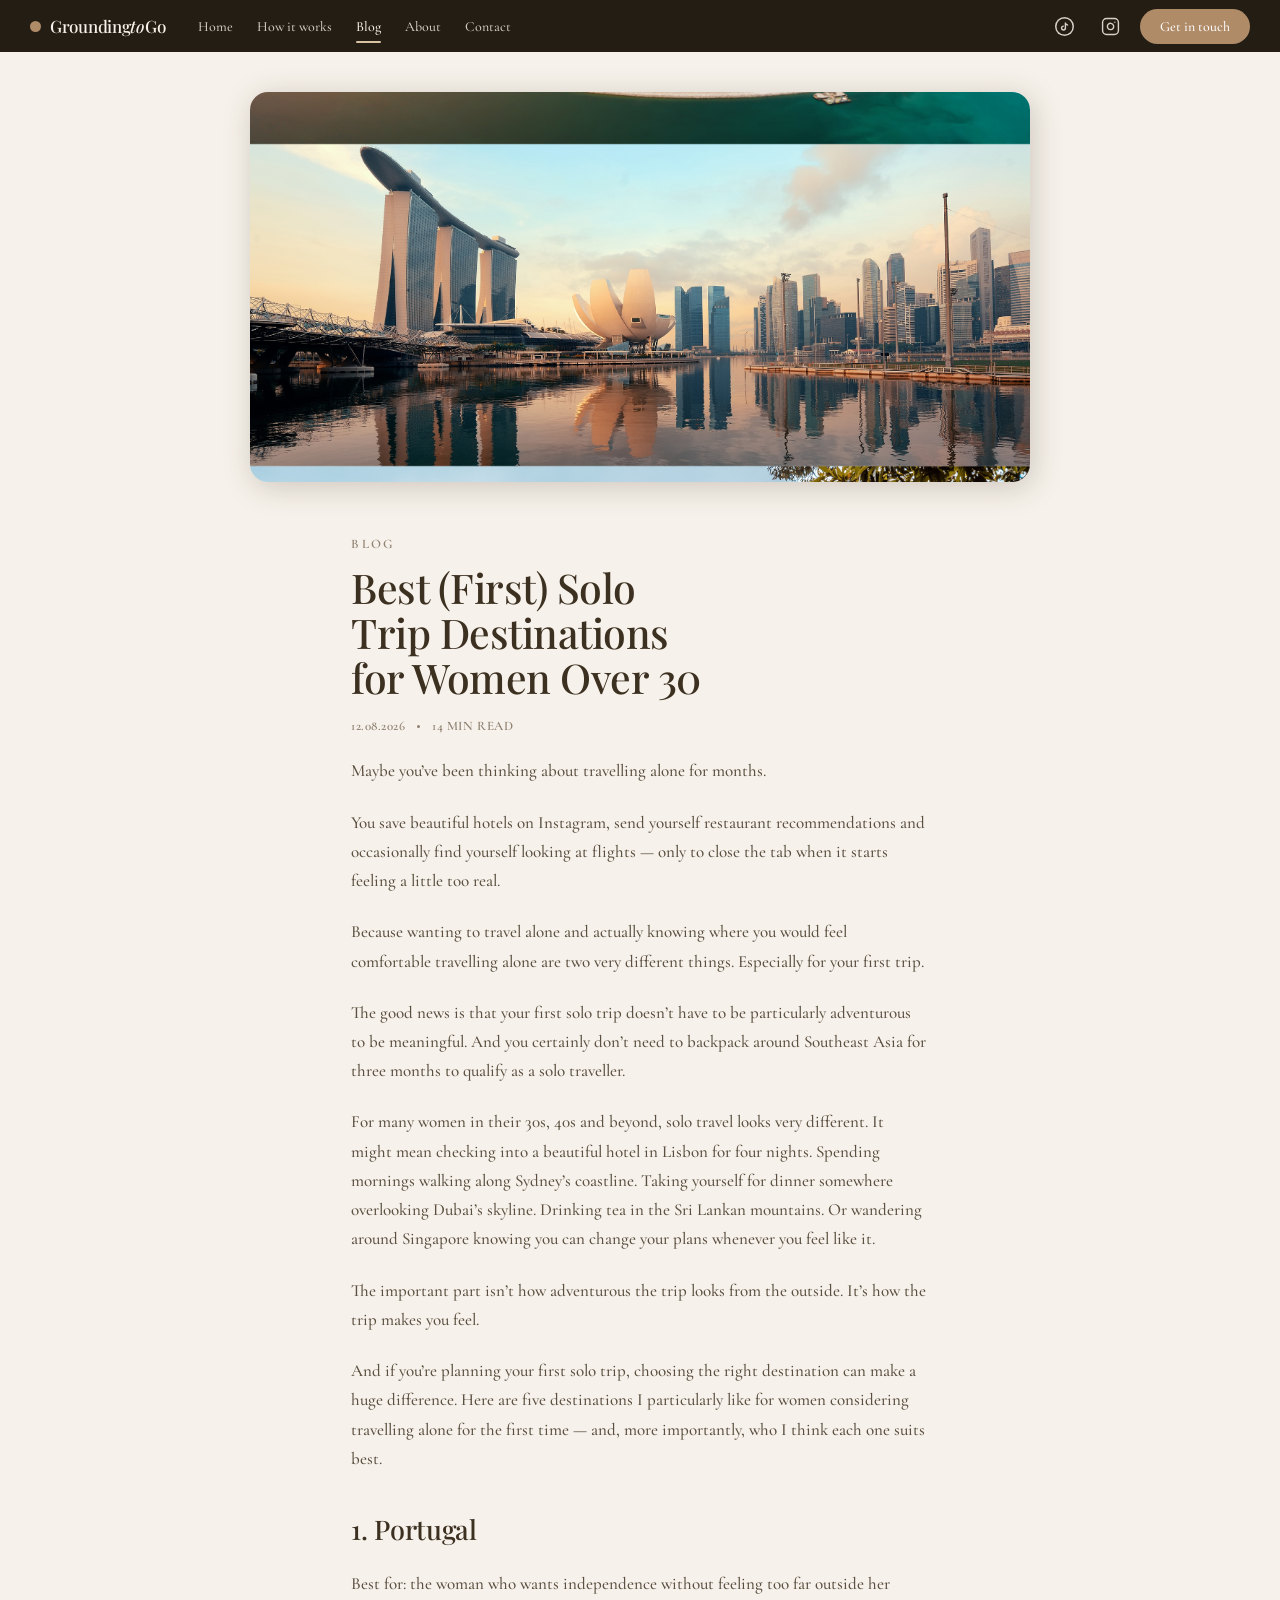
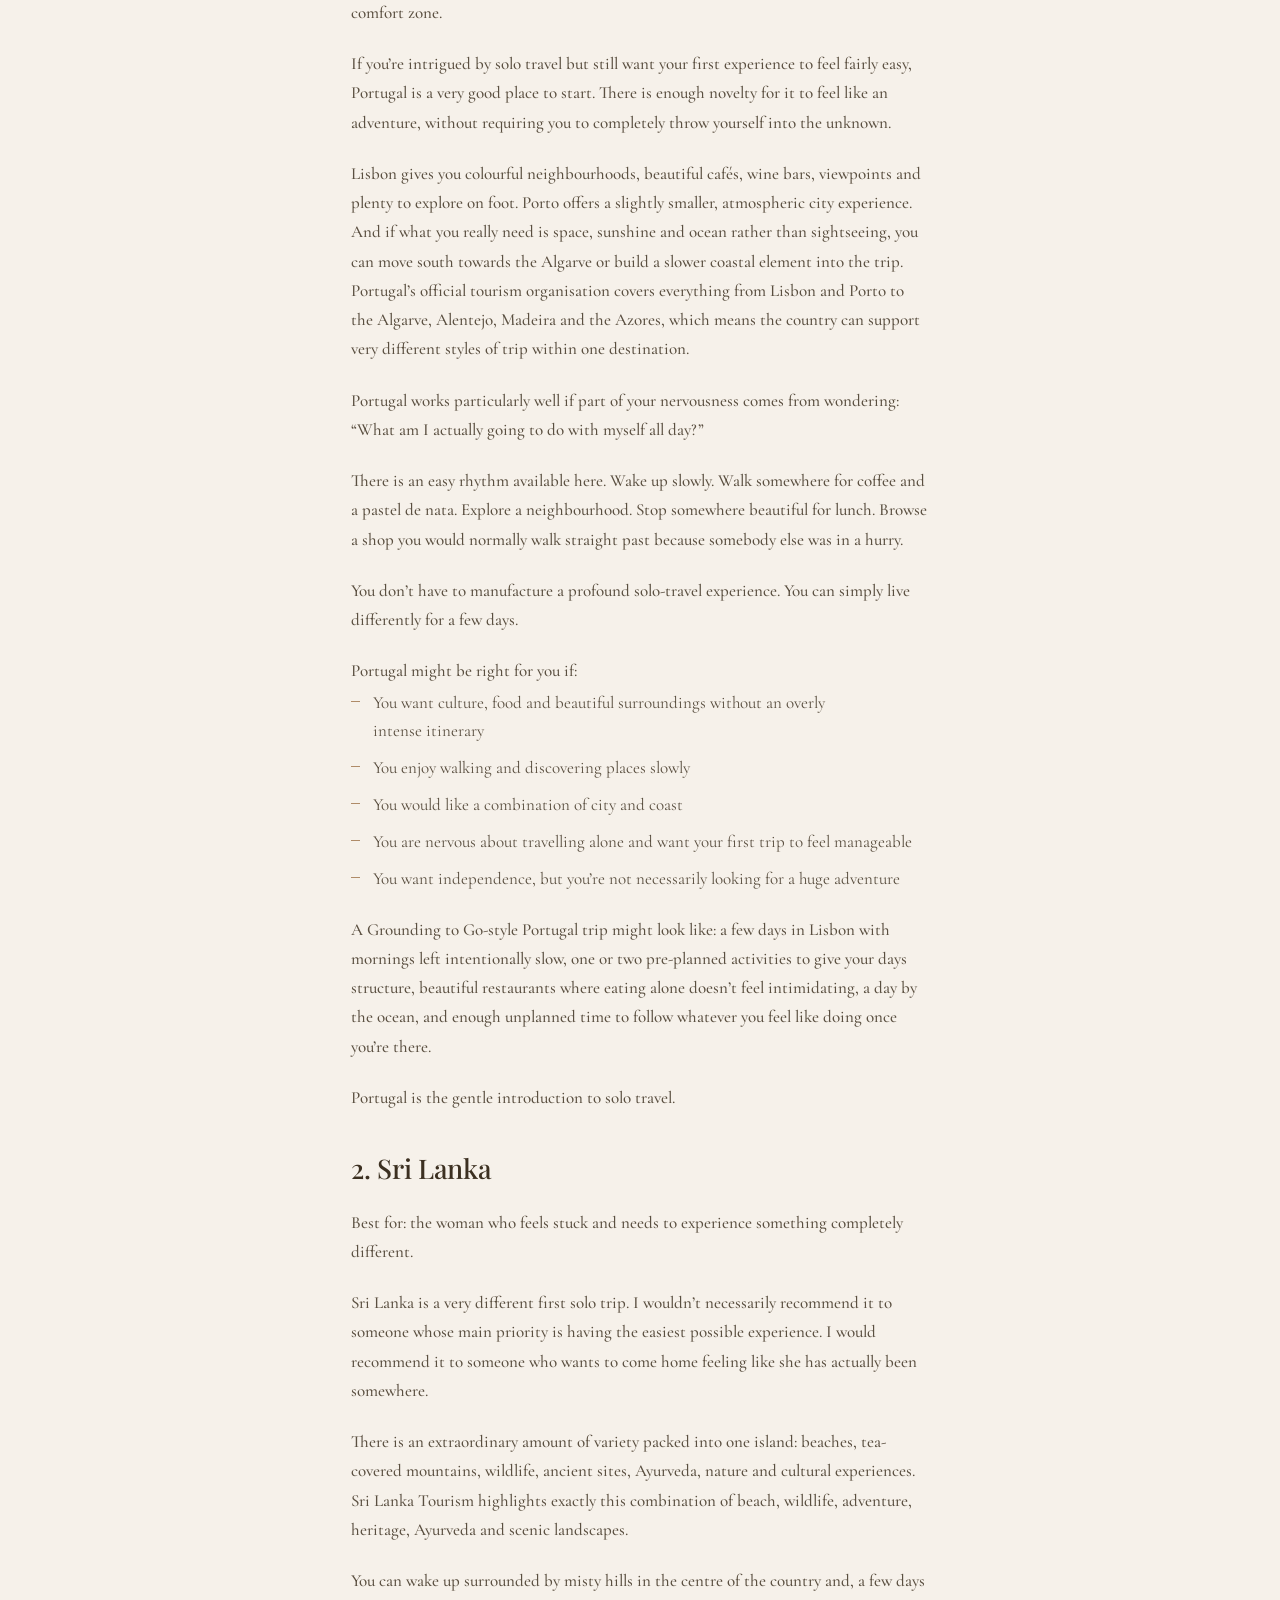
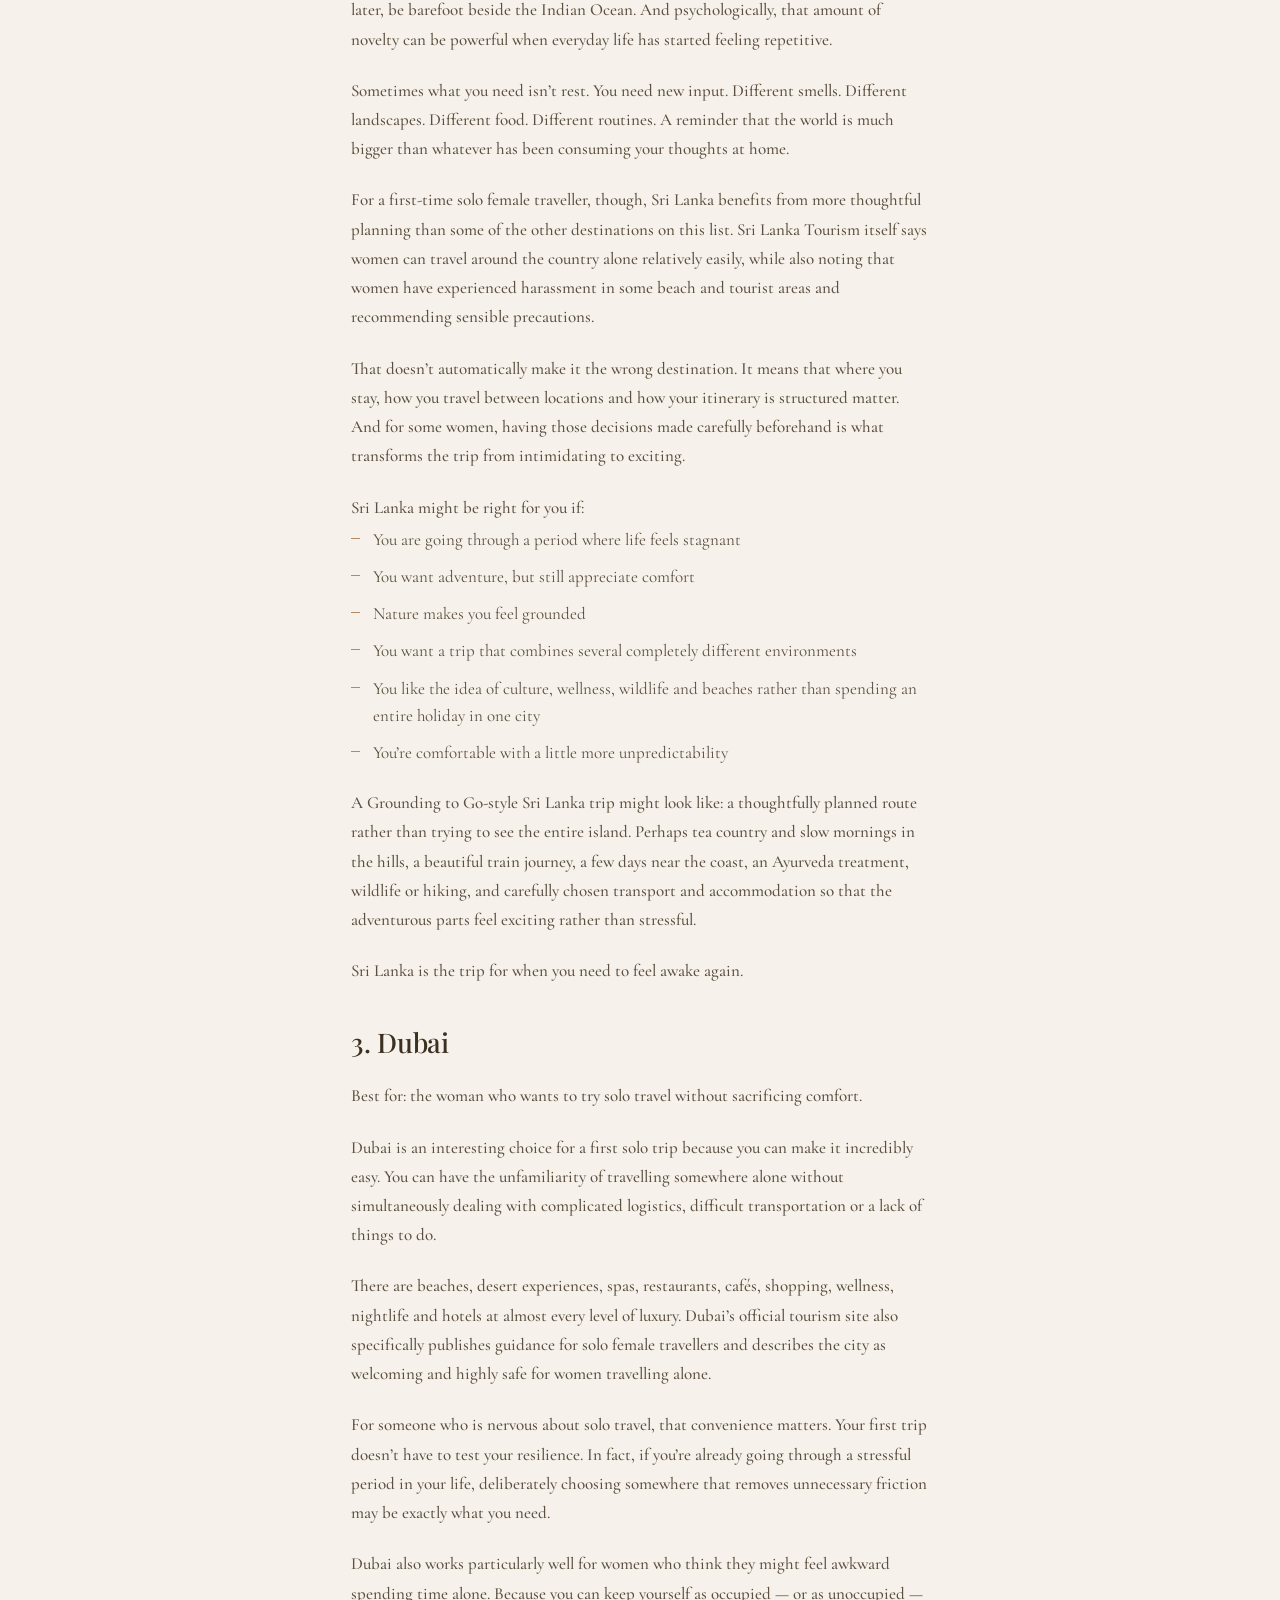
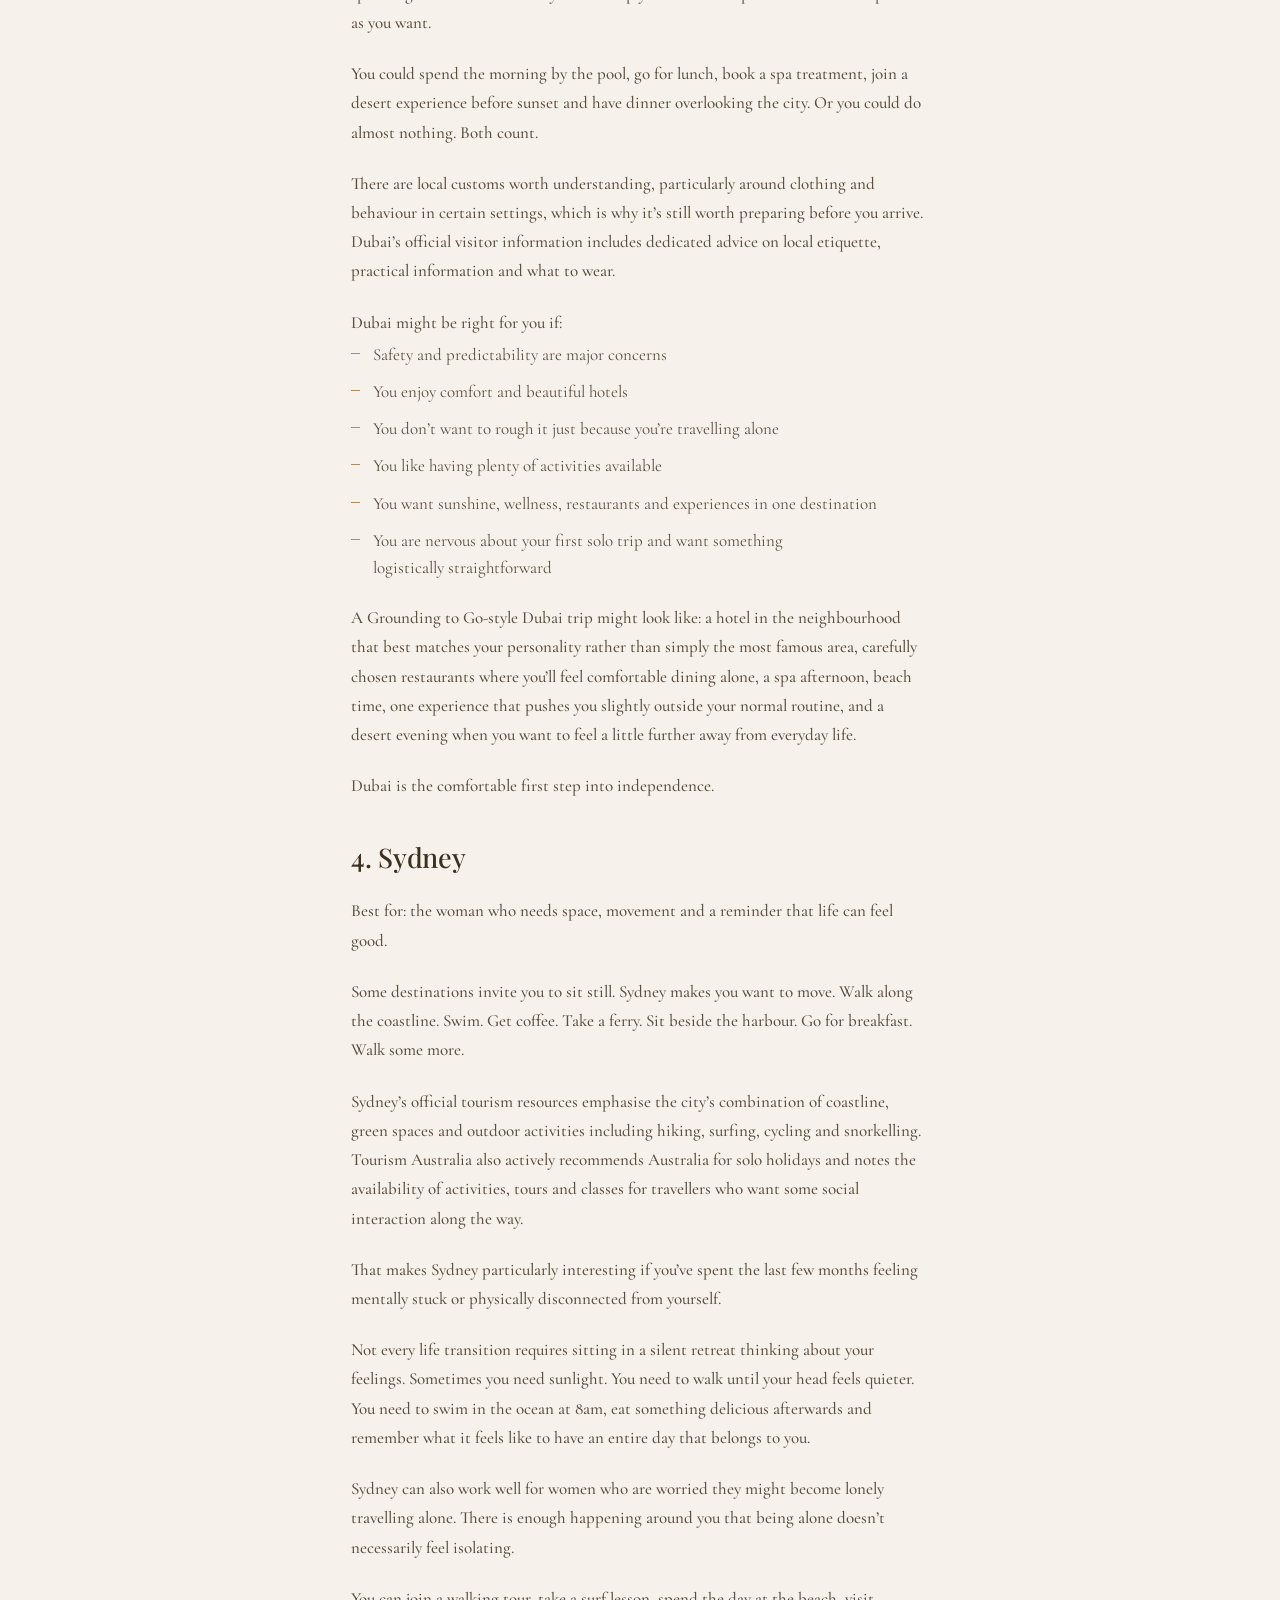
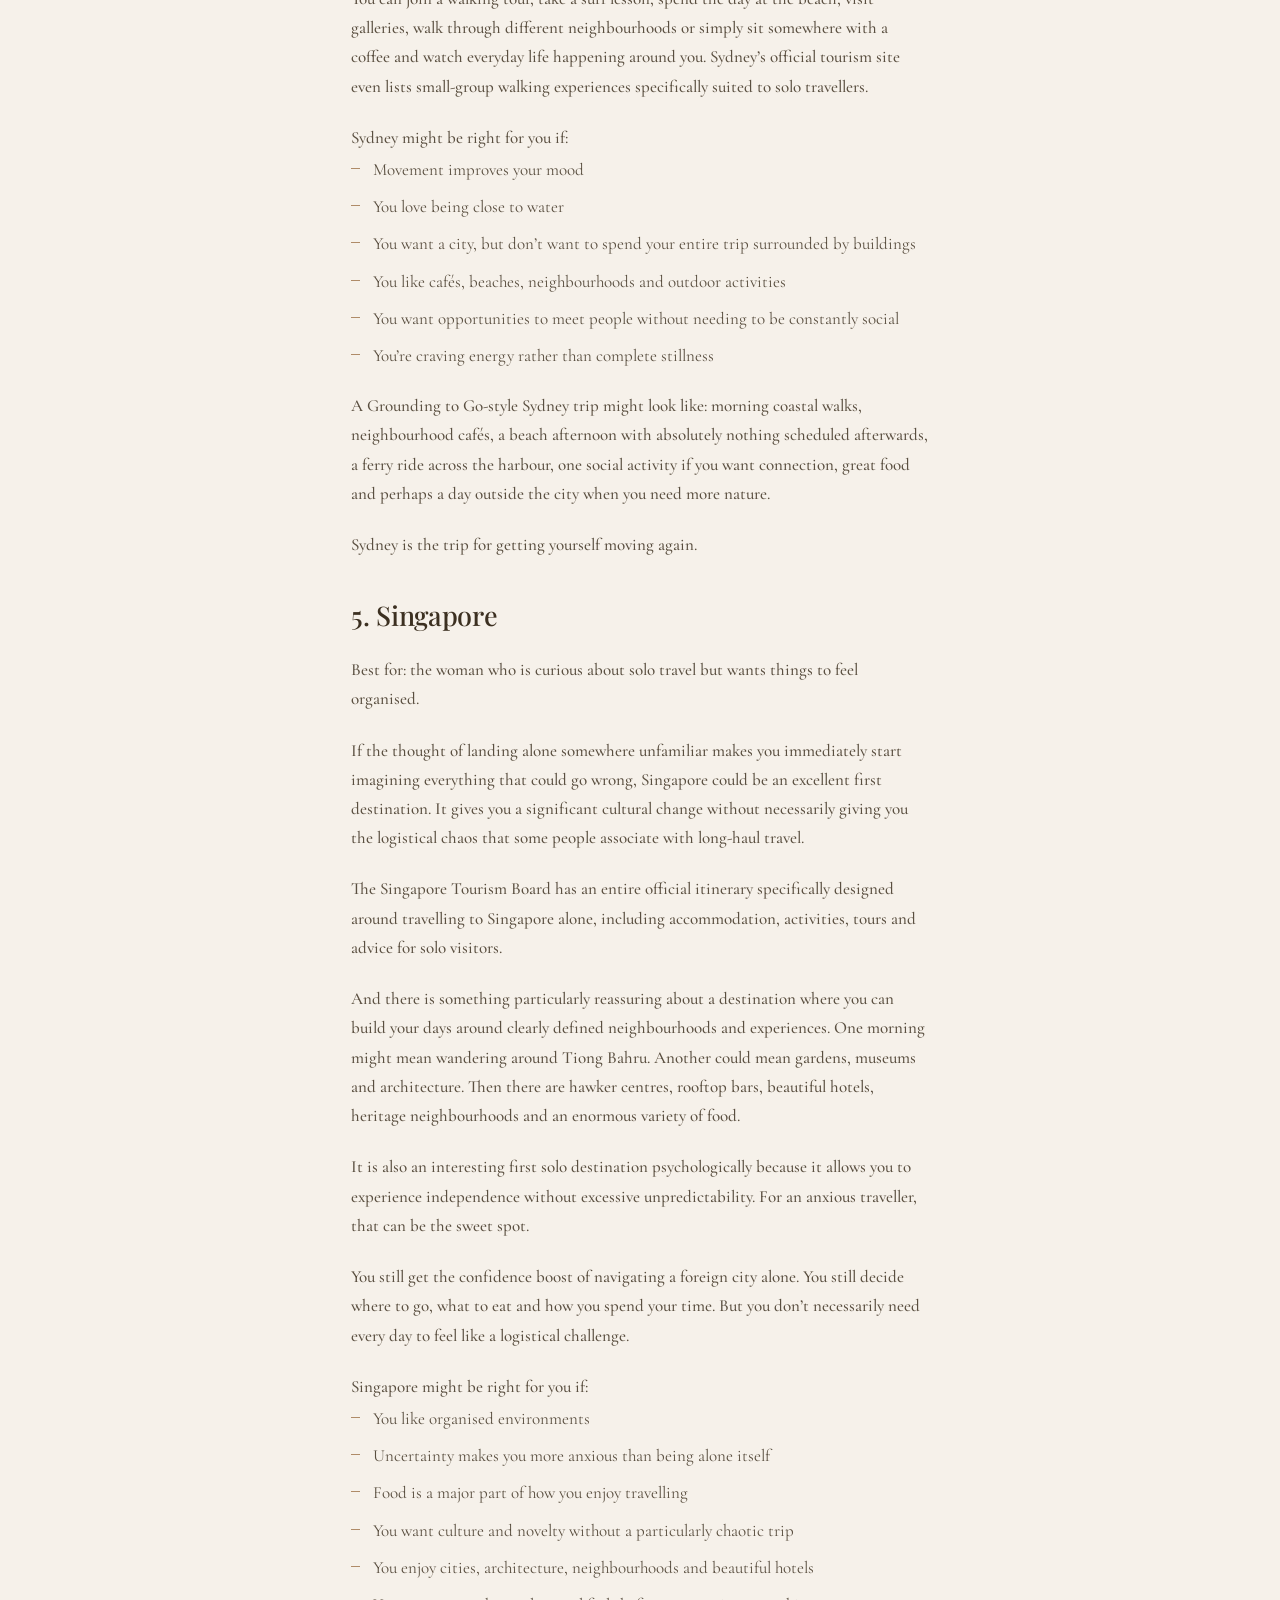
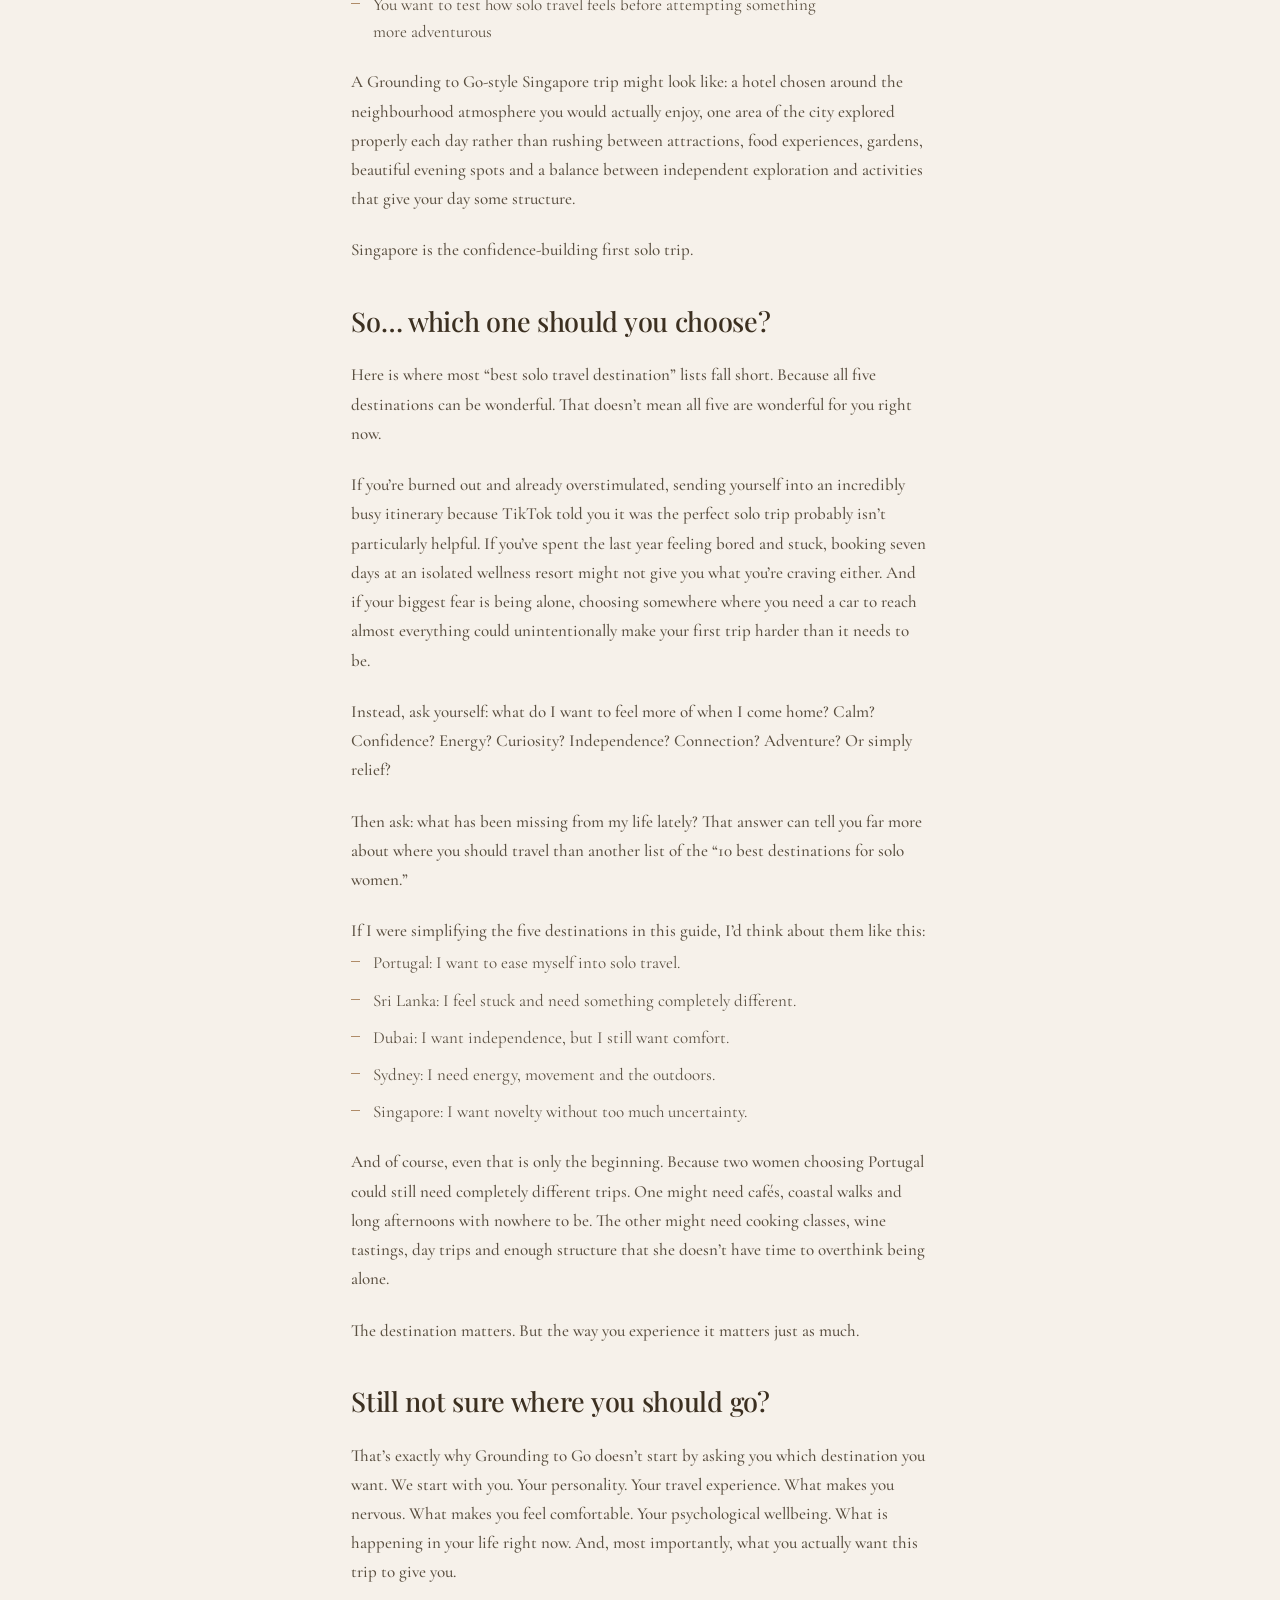
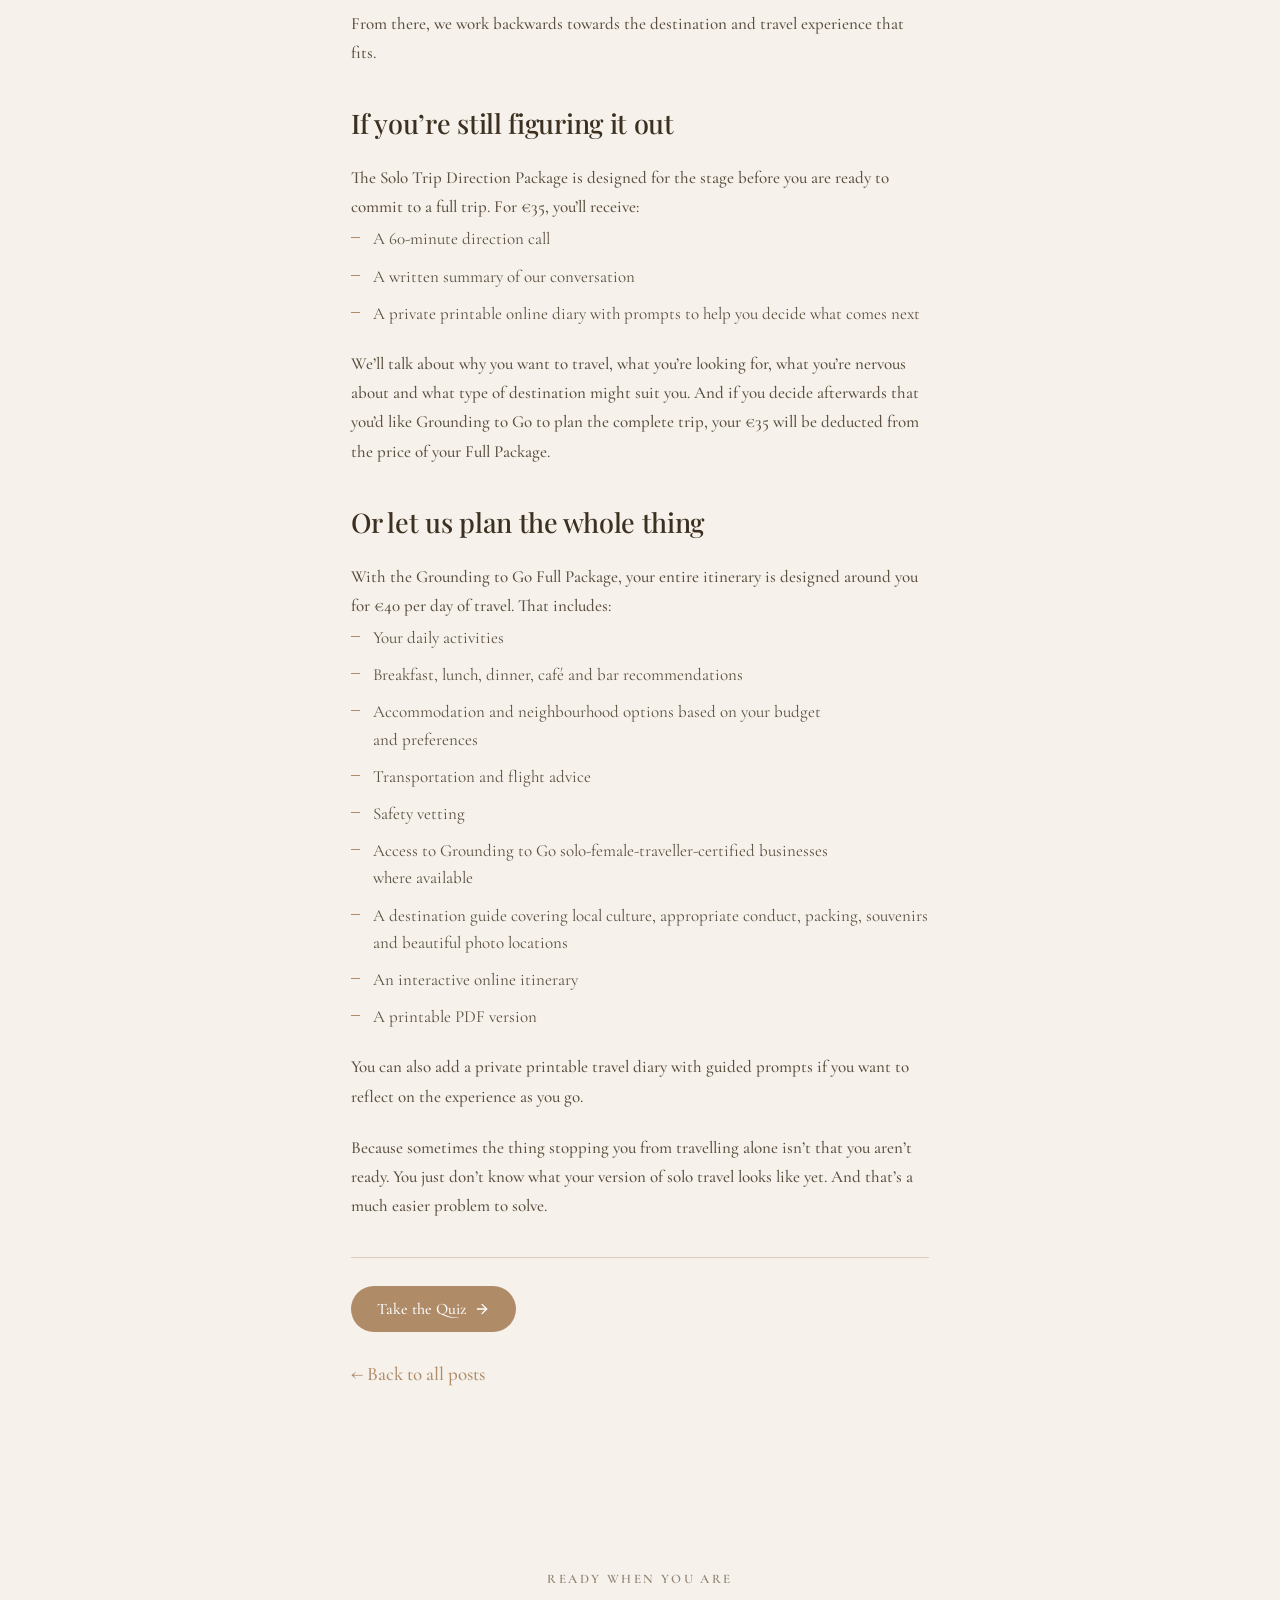
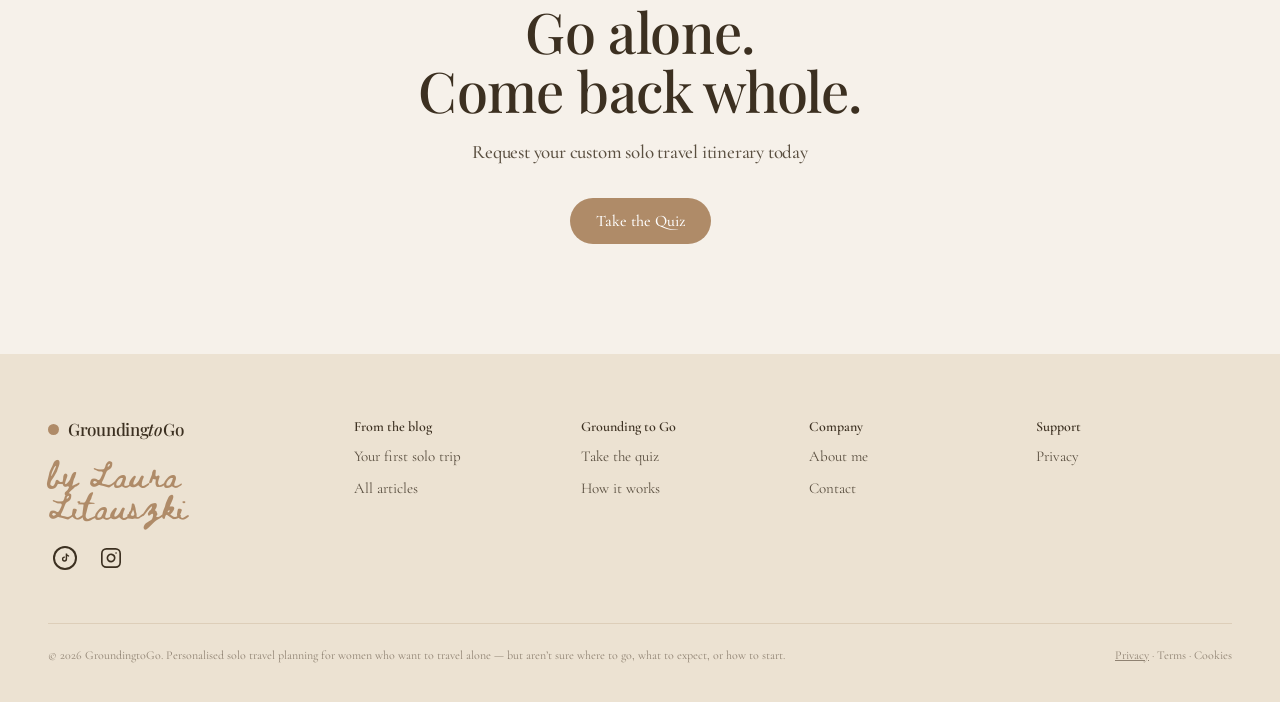
==== blog/first-solo-destinations/index.html @ fab973fe "Fix blog SEO Add crawlable article pages, sitemap, robots.txt" ====
<!DOCTYPE html>
<html lang="en">
<head>
<meta charset="utf-8">
<meta name="viewport" content="width=device-width, initial-scale=1">
<title>Best (First) Solo Trip Destinations for Women Over 30 — GroundingtoGo</title>
<meta name="description" content="Five destinations I particularly like for women travelling alone for the first time — and, more importantly, who I think each one suits best.">
<meta name="keywords" content="solo travel destinations, first solo trip, solo travel women over 30">
<link rel="canonical" href="https://groundingtogo.com/blog/first-solo-destinations/">
<link rel="icon" href="/assets/logo-mark.svg">
<meta property="og:type" content="article">
<meta property="og:title" content="Best (First) Solo Trip Destinations for Women Over 30">
<meta property="og:description" content="Five destinations I particularly like for women travelling alone for the first time — and, more importantly, who I think each one suits best.">
<meta property="og:url" content="https://groundingtogo.com/blog/first-solo-destinations/">
<meta property="og:image" content="https://groundingtogo.com/assets/blog-first-solo-destinations.png">
<meta property="og:site_name" content="GroundingtoGo">
<meta name="twitter:card" content="summary_large_image">
<meta name="twitter:title" content="Best (First) Solo Trip Destinations for Women Over 30">
<meta name="twitter:description" content="Five destinations I particularly like for women travelling alone for the first time — and, more importantly, who I think each one suits best.">
<meta name="twitter:image" content="https://groundingtogo.com/assets/blog-first-solo-destinations.png">
<link rel="stylesheet" href="/css/colors_and_type.css">
<link rel="stylesheet" href="/css/kit.css">
<link rel="stylesheet" href="/css/app.css">
<script type="application/ld+json">
{
  "@context": "https://schema.org",
  "@type": "BlogPosting",
  "headline": "Best (First) Solo Trip Destinations for Women Over 30",
  "description": "Five destinations I particularly like for women travelling alone for the first time — and, more importantly, who I think each one suits best.",
  "image": "https://groundingtogo.com/assets/blog-first-solo-destinations.png",
  "datePublished": "2026-08-12",
  "dateModified": "2026-08-12",
  "author": {
    "@type": "Person",
    "name": "Laura Litauszki",
    "url": "https://groundingtogo.com/index.html#about"
  },
  "publisher": {
    "@type": "Organization",
    "name": "GroundingtoGo",
    "logo": {
      "@type": "ImageObject",
      "url": "https://groundingtogo.com/assets/logo-mark.svg"
    }
  },
  "mainEntityOfPage": {
    "@type": "WebPage",
    "@id": "https://groundingtogo.com/blog/first-solo-destinations/"
  },
  "url": "https://groundingtogo.com/blog/first-solo-destinations/",
  "keywords": "solo travel destinations, first solo trip, solo travel women over 30"
}
</script>
<style>
  /* This page is plain static HTML (no React) so its mobile nav menu is
     toggled with a few lines of vanilla JS instead — this just gives the
     menu a hidden/shown state to toggle between. */
  .gtg-mobile-menu { display: none; }
  .gtg-mobile-menu.gtg-open { display: flex !important; }
</style>
</head>
<body>
<header class="gtg-nav-wrap">
    <nav class="gtg-globalnav">
      <a class="gtg-brand" href="/index.html">
        <span class="gtg-dot"></span>
        <span class="gtg-wordmark">Grounding<em>to</em>Go</span>
      </a>
      <div class="gtg-nav-links">
        <a href="/index.html">Home</a>
          <a href="/index.html#how">How it works</a>
          <a href="/blog.html" class="is-active">Blog</a>
          <a href="/index.html#about">About</a>
          <a href="/index.html#contact">Contact</a>
      </div>
      <div class="gtg-nav-right">
        <a class="gtg-iconbtn" href="https://www.tiktok.com/@groundingtogo" target="_blank" rel="noopener noreferrer" aria-label="TikTok">
          <span class="gtg-tiktok-badge"><svg width="11" height="11" viewBox="0 0 24 24" fill="currentColor" aria-hidden="true"><path d="M16.6 5.82A4.28 4.28 0 0 1 15.54 3h-3.09v12.4a2.59 2.59 0 0 1-2.59 2.5 2.59 2.59 0 0 1 0-5.18c.27 0 .53.04.77.12V9.69a5.7 5.7 0 0 0-.77-.05 5.68 5.68 0 1 0 5.68 5.68V8.83a7.34 7.34 0 0 0 4.29 1.38V7.12a4.28 4.28 0 0 1-3.29-1.3Z"></path></svg></span>
        </a>
        <a class="gtg-iconbtn" href="https://www.instagram.com/groundingtogo?igsh=dTk1enR3YXMzcjZj" target="_blank" rel="noopener noreferrer" aria-label="Instagram"><svg width="19" height="19" viewBox="0 0 24 24" fill="none" stroke="currentColor" stroke-width="1.8" stroke-linecap="round" stroke-linejoin="round"><rect width="20" height="20" x="2" y="2" rx="5" ry="5"/><path d="M16 11.37A4 4 0 1 1 12.63 8 4 4 0 0 1 16 11.37z"/><line x1="17.5" x2="17.51" y1="6.5" y2="6.5"/></svg></a>
        <a class="gtg-pill gtg-pill--nav" href="/index.html#contact">Get in touch</a>
        <button class="gtg-navtoggle" aria-label="Menu" onclick="document.getElementById('gtg-mm').classList.toggle('gtg-open')"><svg width="20" height="20" viewBox="0 0 24 24" fill="none" stroke="currentColor" stroke-width="1.8" stroke-linecap="round" stroke-linejoin="round"><path d="M4 6h16"/><path d="M4 12h16"/><path d="M4 18h16"/></svg></button>
      </div>
    </nav>
    <div class="gtg-mobile-menu" id="gtg-mm">
      <a href="/index.html">Home</a>
        <a href="/index.html#how">How it works</a>
        <a href="/blog.html" class="is-active">Blog</a>
        <a href="/index.html#about">About</a>
        <a href="/index.html#contact">Contact</a>
      <a class="gtg-pill" href="/index.html#contact">Get in touch</a>
    </div>
  </header>

<div style="padding-top: clamp(24px, 4vw, 40px)">
  <div class="gtg-reader-photo" style="max-width: 780px; margin: 0 auto; border-radius: var(--r-lg); overflow: hidden; box-shadow: var(--shadow-image);">
    <img class="gtg-reader-img" src="/assets/blog-first-solo-destinations.png" alt="Best (First) Solo Trip Destinations for Women Over 30">
  </div>
  <article class="gtg-reader-body">
    <span class="gtg-eyebrow">Blog</span>
    <h1 class="gtg-reader-title">Best (First) Solo Trip Destinations for Women Over 30</h1>
    <div class="gtg-blog-meta gtg-reader-meta">12.08.2026<span class="gtg-blog-dotsep"></span>14 min read</div>
        <p class="gtg-reader-p">Maybe you’ve been thinking about travelling alone for months.</p>
        <p class="gtg-reader-p">You save beautiful hotels on Instagram, send yourself restaurant recommendations and occasionally find yourself looking at flights — only to close the tab when it starts feeling a little too real.</p>
        <p class="gtg-reader-p">Because wanting to travel alone and actually knowing where you would feel comfortable travelling alone are two very different things. Especially for your first trip.</p>
        <p class="gtg-reader-p">The good news is that your first solo trip doesn’t have to be particularly adventurous to be meaningful. And you certainly don’t need to backpack around Southeast Asia for three months to qualify as a solo traveller.</p>
        <p class="gtg-reader-p">For many women in their 30s, 40s and beyond, solo travel looks very different. It might mean checking into a beautiful hotel in Lisbon for four nights. Spending mornings walking along Sydney’s coastline. Taking yourself for dinner somewhere overlooking Dubai’s skyline. Drinking tea in the Sri Lankan mountains. Or wandering around Singapore knowing you can change your plans whenever you feel like it.</p>
        <p class="gtg-reader-p">The important part isn’t how adventurous the trip looks from the outside. It’s how the trip makes you feel.</p>
        <p class="gtg-reader-p">And if you’re planning your first solo trip, choosing the right destination can make a huge difference. Here are five destinations I particularly like for women considering travelling alone for the first time — and, more importantly, who I think each one suits best.</p>
        <h2 class="gtg-reader-h">1. Portugal</h2>
        <p class="gtg-reader-p">Best for: the woman who wants independence without feeling too far outside her comfort zone.</p>
        <p class="gtg-reader-p">If you’re intrigued by solo travel but still want your first experience to feel fairly easy, Portugal is a very good place to start. There is enough novelty for it to feel like an adventure, without requiring you to completely throw yourself into the unknown.</p>
        <p class="gtg-reader-p">Lisbon gives you colourful neighbourhoods, beautiful cafés, wine bars, viewpoints and plenty to explore on foot. Porto offers a slightly smaller, atmospheric city experience. And if what you really need is space, sunshine and ocean rather than sightseeing, you can move south towards the Algarve or build a slower coastal element into the trip. Portugal’s official tourism organisation covers everything from Lisbon and Porto to the Algarve, Alentejo, Madeira and the Azores, which means the country can support very different styles of trip within one destination.</p>
        <p class="gtg-reader-p">Portugal works particularly well if part of your nervousness comes from wondering: “What am I actually going to do with myself all day?”</p>
        <p class="gtg-reader-p">There is an easy rhythm available here. Wake up slowly. Walk somewhere for coffee and a pastel de nata. Explore a neighbourhood. Stop somewhere beautiful for lunch. Browse a shop you would normally walk straight past because somebody else was in a hurry.</p>
        <p class="gtg-reader-p">You don’t have to manufacture a profound solo-travel experience. You can simply live differently for a few days.</p>
        <p class="gtg-reader-p">Portugal might be right for you if:</p>
        <ul class="gtg-reader-ul">
          <li>You want culture, food and beautiful surroundings without an overly intense itinerary</li>
          <li>You enjoy walking and discovering places slowly</li>
          <li>You would like a combination of city and coast</li>
          <li>You are nervous about travelling alone and want your first trip to feel manageable</li>
          <li>You want independence, but you’re not necessarily looking for a huge adventure</li>
        </ul>
        <p class="gtg-reader-p">A Grounding to Go-style Portugal trip might look like: a few days in Lisbon with mornings left intentionally slow, one or two pre-planned activities to give your days structure, beautiful restaurants where eating alone doesn’t feel intimidating, a day by the ocean, and enough unplanned time to follow whatever you feel like doing once you’re there.</p>
        <p class="gtg-reader-p">Portugal is the gentle introduction to solo travel.</p>
        <h2 class="gtg-reader-h">2. Sri Lanka</h2>
        <p class="gtg-reader-p">Best for: the woman who feels stuck and needs to experience something completely different.</p>
        <p class="gtg-reader-p">Sri Lanka is a very different first solo trip. I wouldn’t necessarily recommend it to someone whose main priority is having the easiest possible experience. I would recommend it to someone who wants to come home feeling like she has actually been somewhere.</p>
        <p class="gtg-reader-p">There is an extraordinary amount of variety packed into one island: beaches, tea-covered mountains, wildlife, ancient sites, Ayurveda, nature and cultural experiences. Sri Lanka Tourism highlights exactly this combination of beach, wildlife, adventure, heritage, Ayurveda and scenic landscapes.</p>
        <p class="gtg-reader-p">You can wake up surrounded by misty hills in the centre of the country and, a few days later, be barefoot beside the Indian Ocean. And psychologically, that amount of novelty can be powerful when everyday life has started feeling repetitive.</p>
        <p class="gtg-reader-p">Sometimes what you need isn’t rest. You need new input. Different smells. Different landscapes. Different food. Different routines. A reminder that the world is much bigger than whatever has been consuming your thoughts at home.</p>
        <p class="gtg-reader-p">For a first-time solo female traveller, though, Sri Lanka benefits from more thoughtful planning than some of the other destinations on this list. Sri Lanka Tourism itself says women can travel around the country alone relatively easily, while also noting that women have experienced harassment in some beach and tourist areas and recommending sensible precautions.</p>
        <p class="gtg-reader-p">That doesn’t automatically make it the wrong destination. It means that where you stay, how you travel between locations and how your itinerary is structured matter. And for some women, having those decisions made carefully beforehand is what transforms the trip from intimidating to exciting.</p>
        <p class="gtg-reader-p">Sri Lanka might be right for you if:</p>
        <ul class="gtg-reader-ul">
          <li>You are going through a period where life feels stagnant</li>
          <li>You want adventure, but still appreciate comfort</li>
          <li>Nature makes you feel grounded</li>
          <li>You want a trip that combines several completely different environments</li>
          <li>You like the idea of culture, wellness, wildlife and beaches rather than spending an entire holiday in one city</li>
          <li>You’re comfortable with a little more unpredictability</li>
        </ul>
        <p class="gtg-reader-p">A Grounding to Go-style Sri Lanka trip might look like: a thoughtfully planned route rather than trying to see the entire island. Perhaps tea country and slow mornings in the hills, a beautiful train journey, a few days near the coast, an Ayurveda treatment, wildlife or hiking, and carefully chosen transport and accommodation so that the adventurous parts feel exciting rather than stressful.</p>
        <p class="gtg-reader-p">Sri Lanka is the trip for when you need to feel awake again.</p>
        <h2 class="gtg-reader-h">3. Dubai</h2>
        <p class="gtg-reader-p">Best for: the woman who wants to try solo travel without sacrificing comfort.</p>
        <p class="gtg-reader-p">Dubai is an interesting choice for a first solo trip because you can make it incredibly easy. You can have the unfamiliarity of travelling somewhere alone without simultaneously dealing with complicated logistics, difficult transportation or a lack of things to do.</p>
        <p class="gtg-reader-p">There are beaches, desert experiences, spas, restaurants, cafés, shopping, wellness, nightlife and hotels at almost every level of luxury. Dubai’s official tourism site also specifically publishes guidance for solo female travellers and describes the city as welcoming and highly safe for women travelling alone.</p>
        <p class="gtg-reader-p">For someone who is nervous about solo travel, that convenience matters. Your first trip doesn’t have to test your resilience. In fact, if you’re already going through a stressful period in your life, deliberately choosing somewhere that removes unnecessary friction may be exactly what you need.</p>
        <p class="gtg-reader-p">Dubai also works particularly well for women who think they might feel awkward spending time alone. Because you can keep yourself as occupied — or as unoccupied — as you want.</p>
        <p class="gtg-reader-p">You could spend the morning by the pool, go for lunch, book a spa treatment, join a desert experience before sunset and have dinner overlooking the city. Or you could do almost nothing. Both count.</p>
        <p class="gtg-reader-p">There are local customs worth understanding, particularly around clothing and behaviour in certain settings, which is why it’s still worth preparing before you arrive. Dubai’s official visitor information includes dedicated advice on local etiquette, practical information and what to wear.</p>
        <p class="gtg-reader-p">Dubai might be right for you if:</p>
        <ul class="gtg-reader-ul">
          <li>Safety and predictability are major concerns</li>
          <li>You enjoy comfort and beautiful hotels</li>
          <li>You don’t want to rough it just because you’re travelling alone</li>
          <li>You like having plenty of activities available</li>
          <li>You want sunshine, wellness, restaurants and experiences in one destination</li>
          <li>You are nervous about your first solo trip and want something logistically straightforward</li>
        </ul>
        <p class="gtg-reader-p">A Grounding to Go-style Dubai trip might look like: a hotel in the neighbourhood that best matches your personality rather than simply the most famous area, carefully chosen restaurants where you’ll feel comfortable dining alone, a spa afternoon, beach time, one experience that pushes you slightly outside your normal routine, and a desert evening when you want to feel a little further away from everyday life.</p>
        <p class="gtg-reader-p">Dubai is the comfortable first step into independence.</p>
        <h2 class="gtg-reader-h">4. Sydney</h2>
        <p class="gtg-reader-p">Best for: the woman who needs space, movement and a reminder that life can feel good.</p>
        <p class="gtg-reader-p">Some destinations invite you to sit still. Sydney makes you want to move. Walk along the coastline. Swim. Get coffee. Take a ferry. Sit beside the harbour. Go for breakfast. Walk some more.</p>
        <p class="gtg-reader-p">Sydney’s official tourism resources emphasise the city’s combination of coastline, green spaces and outdoor activities including hiking, surfing, cycling and snorkelling. Tourism Australia also actively recommends Australia for solo holidays and notes the availability of activities, tours and classes for travellers who want some social interaction along the way.</p>
        <p class="gtg-reader-p">That makes Sydney particularly interesting if you’ve spent the last few months feeling mentally stuck or physically disconnected from yourself.</p>
        <p class="gtg-reader-p">Not every life transition requires sitting in a silent retreat thinking about your feelings. Sometimes you need sunlight. You need to walk until your head feels quieter. You need to swim in the ocean at 8am, eat something delicious afterwards and remember what it feels like to have an entire day that belongs to you.</p>
        <p class="gtg-reader-p">Sydney can also work well for women who are worried they might become lonely travelling alone. There is enough happening around you that being alone doesn’t necessarily feel isolating.</p>
        <p class="gtg-reader-p">You can join a walking tour, take a surf lesson, spend the day at the beach, visit galleries, walk through different neighbourhoods or simply sit somewhere with a coffee and watch everyday life happening around you. Sydney’s official tourism site even lists small-group walking experiences specifically suited to solo travellers.</p>
        <p class="gtg-reader-p">Sydney might be right for you if:</p>
        <ul class="gtg-reader-ul">
          <li>Movement improves your mood</li>
          <li>You love being close to water</li>
          <li>You want a city, but don’t want to spend your entire trip surrounded by buildings</li>
          <li>You like cafés, beaches, neighbourhoods and outdoor activities</li>
          <li>You want opportunities to meet people without needing to be constantly social</li>
          <li>You’re craving energy rather than complete stillness</li>
        </ul>
        <p class="gtg-reader-p">A Grounding to Go-style Sydney trip might look like: morning coastal walks, neighbourhood cafés, a beach afternoon with absolutely nothing scheduled afterwards, a ferry ride across the harbour, one social activity if you want connection, great food and perhaps a day outside the city when you need more nature.</p>
        <p class="gtg-reader-p">Sydney is the trip for getting yourself moving again.</p>
        <h2 class="gtg-reader-h">5. Singapore</h2>
        <p class="gtg-reader-p">Best for: the woman who is curious about solo travel but wants things to feel organised.</p>
        <p class="gtg-reader-p">If the thought of landing alone somewhere unfamiliar makes you immediately start imagining everything that could go wrong, Singapore could be an excellent first destination. It gives you a significant cultural change without necessarily giving you the logistical chaos that some people associate with long-haul travel.</p>
        <p class="gtg-reader-p">The Singapore Tourism Board has an entire official itinerary specifically designed around travelling to Singapore alone, including accommodation, activities, tours and advice for solo visitors.</p>
        <p class="gtg-reader-p">And there is something particularly reassuring about a destination where you can build your days around clearly defined neighbourhoods and experiences. One morning might mean wandering around Tiong Bahru. Another could mean gardens, museums and architecture. Then there are hawker centres, rooftop bars, beautiful hotels, heritage neighbourhoods and an enormous variety of food.</p>
        <p class="gtg-reader-p">It is also an interesting first solo destination psychologically because it allows you to experience independence without excessive unpredictability. For an anxious traveller, that can be the sweet spot.</p>
        <p class="gtg-reader-p">You still get the confidence boost of navigating a foreign city alone. You still decide where to go, what to eat and how you spend your time. But you don’t necessarily need every day to feel like a logistical challenge.</p>
        <p class="gtg-reader-p">Singapore might be right for you if:</p>
        <ul class="gtg-reader-ul">
          <li>You like organised environments</li>
          <li>Uncertainty makes you more anxious than being alone itself</li>
          <li>Food is a major part of how you enjoy travelling</li>
          <li>You want culture and novelty without a particularly chaotic trip</li>
          <li>You enjoy cities, architecture, neighbourhoods and beautiful hotels</li>
          <li>You want to test how solo travel feels before attempting something more adventurous</li>
        </ul>
        <p class="gtg-reader-p">A Grounding to Go-style Singapore trip might look like: a hotel chosen around the neighbourhood atmosphere you would actually enjoy, one area of the city explored properly each day rather than rushing between attractions, food experiences, gardens, beautiful evening spots and a balance between independent exploration and activities that give your day some structure.</p>
        <p class="gtg-reader-p">Singapore is the confidence-building first solo trip.</p>
        <h2 class="gtg-reader-h">So… which one should you choose?</h2>
        <p class="gtg-reader-p">Here is where most “best solo travel destination” lists fall short. Because all five destinations can be wonderful. That doesn’t mean all five are wonderful for you right now.</p>
        <p class="gtg-reader-p">If you’re burned out and already overstimulated, sending yourself into an incredibly busy itinerary because TikTok told you it was the perfect solo trip probably isn’t particularly helpful. If you’ve spent the last year feeling bored and stuck, booking seven days at an isolated wellness resort might not give you what you’re craving either. And if your biggest fear is being alone, choosing somewhere where you need a car to reach almost everything could unintentionally make your first trip harder than it needs to be.</p>
        <p class="gtg-reader-p">Instead, ask yourself: what do I want to feel more of when I come home? Calm? Confidence? Energy? Curiosity? Independence? Connection? Adventure? Or simply relief?</p>
        <p class="gtg-reader-p">Then ask: what has been missing from my life lately? That answer can tell you far more about where you should travel than another list of the “10 best destinations for solo women.”</p>
        <p class="gtg-reader-p">If I were simplifying the five destinations in this guide, I’d think about them like this:</p>
        <ul class="gtg-reader-ul">
          <li>Portugal: I want to ease myself into solo travel.</li>
          <li>Sri Lanka: I feel stuck and need something completely different.</li>
          <li>Dubai: I want independence, but I still want comfort.</li>
          <li>Sydney: I need energy, movement and the outdoors.</li>
          <li>Singapore: I want novelty without too much uncertainty.</li>
        </ul>
        <p class="gtg-reader-p">And of course, even that is only the beginning. Because two women choosing Portugal could still need completely different trips. One might need cafés, coastal walks and long afternoons with nowhere to be. The other might need cooking classes, wine tastings, day trips and enough structure that she doesn’t have time to overthink being alone.</p>
        <p class="gtg-reader-p">The destination matters. But the way you experience it matters just as much.</p>
        <h2 class="gtg-reader-h">Still not sure where you should go?</h2>
        <p class="gtg-reader-p">That’s exactly why Grounding to Go doesn’t start by asking you which destination you want. We start with you. Your personality. Your travel experience. What makes you nervous. What makes you feel comfortable. Your psychological wellbeing. What is happening in your life right now. And, most importantly, what you actually want this trip to give you.</p>
        <p class="gtg-reader-p">From there, we work backwards towards the destination and travel experience that fits.</p>
        <h2 class="gtg-reader-h">If you’re still figuring it out</h2>
        <p class="gtg-reader-p">The Solo Trip Direction Package is designed for the stage before you are ready to commit to a full trip. For €35, you’ll receive:</p>
        <ul class="gtg-reader-ul">
          <li>A 60-minute direction call</li>
          <li>A written summary of our conversation</li>
          <li>A private printable online diary with prompts to help you decide what comes next</li>
        </ul>
        <p class="gtg-reader-p">We’ll talk about why you want to travel, what you’re looking for, what you’re nervous about and what type of destination might suit you. And if you decide afterwards that you’d like Grounding to Go to plan the complete trip, your €35 will be deducted from the price of your Full Package.</p>
        <h2 class="gtg-reader-h">Or let us plan the whole thing</h2>
        <p class="gtg-reader-p">With the Grounding to Go Full Package, your entire itinerary is designed around you for €40 per day of travel. That includes:</p>
        <ul class="gtg-reader-ul">
          <li>Your daily activities</li>
          <li>Breakfast, lunch, dinner, café and bar recommendations</li>
          <li>Accommodation and neighbourhood options based on your budget and preferences</li>
          <li>Transportation and flight advice</li>
          <li>Safety vetting</li>
          <li>Access to Grounding to Go solo-female-traveller-certified businesses where available</li>
          <li>A destination guide covering local culture, appropriate conduct, packing, souvenirs and beautiful photo locations</li>
          <li>An interactive online itinerary</li>
          <li>A printable PDF version</li>
        </ul>
        <p class="gtg-reader-p">You can also add a private printable travel diary with guided prompts if you want to reflect on the experience as you go.</p>
        <p class="gtg-reader-p">Because sometimes the thing stopping you from travelling alone isn’t that you aren’t ready. You just don’t know what your version of solo travel looks like yet. And that’s a much easier problem to solve.</p>
    <div class="gtg-reader-cta">
      <a class="gtg-pill" href="/index.html#quiz">Take the Quiz <svg width="16" height="16" viewBox="0 0 24 24" fill="none" stroke="currentColor" stroke-width="1.9" stroke-linecap="round" stroke-linejoin="round"><path d="M5 12h14"/><path d="m12 5 7 7-7 7"/></svg></a>
    </div>
    <p style="margin-top:28px"><a href="/blog.html">← Back to all posts</a></p>
  </article>
</div>

<section class="gtg-closer">
    <span class="gtg-eyebrow">Ready when you are</span>
    <h2 class="gtg-closer-title">Go alone.<br>Come back whole.</h2>
    <p class="gtg-closer-sub">Request your custom solo travel itinerary today</p>
    <a class="gtg-pill" href="/index.html#quiz">Take the Quiz</a>
  </section>
  <footer class="gtg-footer">
    <div class="gtg-footer-cols">
      <div class="gtg-footer-brandcol">
        <a class="gtg-brand gtg-brand--ink" href="/index.html"><span class="gtg-dot"></span><span class="gtg-wordmark">Grounding<em>to</em>Go</span></a>
        <p class="gtg-footer-sign">by Laura Litauszki</p>
        <div class="gtg-footer-social">
          <a class="gtg-footer-social-btn" href="https://www.tiktok.com/@groundingtogo" target="_blank" rel="noopener noreferrer" aria-label="TikTok">
            <span class="gtg-tiktok-badge gtg-tiktok-badge--footer"><svg width="11" height="11" viewBox="0 0 24 24" fill="currentColor" aria-hidden="true"><path d="M16.6 5.82A4.28 4.28 0 0 1 15.54 3h-3.09v12.4a2.59 2.59 0 0 1-2.59 2.5 2.59 2.59 0 0 1 0-5.18c.27 0 .53.04.77.12V9.69a5.7 5.7 0 0 0-.77-.05 5.68 5.68 0 1 0 5.68 5.68V8.83a7.34 7.34 0 0 0 4.29 1.38V7.12a4.28 4.28 0 0 1-3.29-1.3Z"></path></svg></span>
          </a>
          <a class="gtg-footer-social-btn" href="https://www.instagram.com/groundingtogo?igsh=dTk1enR3YXMzcjZj" target="_blank" rel="noopener noreferrer" aria-label="Instagram"><svg width="22" height="22" viewBox="0 0 24 24" fill="none" stroke="currentColor" stroke-width="1.8" stroke-linecap="round" stroke-linejoin="round"><rect width="20" height="20" x="2" y="2" rx="5" ry="5"/><path d="M16 11.37A4 4 0 1 1 12.63 8 4 4 0 0 1 16 11.37z"/><line x1="17.5" x2="17.51" y1="6.5" y2="6.5"/></svg></a>
        </div>
      </div>
      <nav class="gtg-footer-col">
        <h4 class="gtg-footer-h">From the blog</h4>
        <a href="/blog/first-solo-trip/">Your first solo trip</a>
        <a href="/blog.html">All articles</a>
      </nav>
      <nav class="gtg-footer-col">
        <h4 class="gtg-footer-h">Grounding to Go</h4>
        <a href="/index.html#quiz">Take the quiz</a>
        <a href="/index.html#how">How it works</a>
      </nav>
      <nav class="gtg-footer-col">
        <h4 class="gtg-footer-h">Company</h4>
        <a href="/index.html#about">About me</a>
        <a href="/index.html#contact">Contact</a>
      </nav>
      <nav class="gtg-footer-col">
        <h4 class="gtg-footer-h">Support</h4>
        <a href="/privacy.html">Privacy</a>
      </nav>
    </div>
    <div class="gtg-footer-legal">
      <span>&copy; 2026 GroundingtoGo. Personalised solo travel planning for women who want to travel alone — but aren’t sure where to go, what to expect, or how to start.</span>
      <span><a href="/privacy.html" style="color:inherit;text-decoration:underline">Privacy</a> · Terms · Cookies</span>
    </div>
  </footer>
</body>
</html>
---- css/colors_and_type.css ----
/* =========================================================================
   GroundingtoGo — Color & Type Foundations
   -------------------------------------------------------------------------
   Reskinned to the supplied moodboard: a calm, inspiring, coastal-Mediterranean
   palette — gray-azure blue, soft light yellow, gray-orange taupe and a deep
   gray-brown ink on warm ivory. Editorial serif type throughout.

   FONTS (from the moodboard):
     Playfair Display    — primary / headlines
     Cormorant Garamond  — secondary / body + UI + subtext
     Beth Ellen          — supplementary / script accents
   ========================================================================= */

@import url('https://fonts.googleapis.com/css2?family=Playfair+Display:ital,wght@0,400;0,500;0,600;0,700;1,400;1,500;1,600&family=Cormorant+Garamond:ital,wght@0,400;0,500;0,600;0,700;1,400;1,500;1,600&family=Beth+Ellen&display=swap');

:root {
  /* ---- Font families ---------------------------------------------------- */
  --font-display: 'Playfair Display', Georgia, 'Times New Roman', serif;      /* headlines, taglines */
  --font-sans: 'Cormorant Garamond', Georgia, 'Times New Roman', serif;       /* body + UI + subtext */
  --font-script: 'Beth Ellen', 'Segoe Script', cursive;                       /* supplementary accents */

  /* ---- Brand accent (the single interactive color) — gray azure --------- */
  --clay: #af8b68;            /* primary action — links, pill CTAs, focus root (warm clay, AA on white) */
  --clay-focus: #bd9c7a;      /* focus ring / pressed brighten */
  --clay-on-dark: #d9c2a4;    /* in-copy links on dark tiles */
  --azure: #638da6;           /* legacy decorative token, unused by accent */

  /* ---- Sunny accent (highlight only, never for white-on text) ----------- */
  --yellow: #fffea5;          /* moodboard Light Yellow — soft highlight surfaces */
  --yellow-deep: #e8d873;     /* legible yellow for dots/marks on light */

  /* ---- Surfaces --------------------------------------------------------- */
  --white: #ffffff;           /* utility cards, crisp surfaces */
  --canvas: #f6f1ea;          /* default warm ivory page canvas */
  --sand: #ece2d2;            /* signature off-white — alternating light tiles, footer */
  --pearl: #f2ebe0;           /* ghost-button fill, sits above sand */
  --sage: #d7e0e4;            /* rare editorial surface tint — soft coastal blue-grey (NEVER interactive) */
  --tile-1: #3c3021;          /* primary dark tile — moodboard Dark Gray Brown */
  --tile-2: #45392a;          /* micro-step lighter dark tile */
  --tile-3: #342a1d;          /* micro-step darker dark tile */
  --black: #241d14;           /* true void — global nav, video, photo overlays */
  --chip-translucent: #e8dfd0;/* base of translucent control chip over photos */

  /* ---- Text ------------------------------------------------------------- */
  --ink: #3c3021;             /* headlines + body on light — Dark Gray Brown */
  --body: #3c3021;
  --body-on-dark: #f6f1ea;    /* text on dark tiles + nav */
  --body-muted: #cabca6;      /* secondary copy on dark tiles */
  --ink-muted-80: #5a4f40;    /* softened body */
  --ink-muted-48: #8f8272;    /* disabled text + fine print */

  /* ---- Hairlines -------------------------------------------------------- */
  --divider-soft: #ece2d2;    /* soft ring on secondary buttons */
  --hairline: #ddceb9;        /* 1px border on utility cards + chips */

  /* ---- The one shadow (photographic imagery only) ----------------------- */
  --shadow-image: 3px 5px 30px 0 rgba(60, 48, 33, 0.22);
  --ring-focus: 0 0 0 2px var(--clay-focus);

  /* ---- Radii ------------------------------------------------------------ */
  --r-none: 0px;
  --r-xs: 5px;
  --r-sm: 8px;
  --r-md: 11px;
  --r-lg: 18px;
  --r-pill: 9999px;
  --r-full: 9999px;

  /* ---- Spacing (8px base) ----------------------------------------------- */
  --s-xxs: 4px;
  --s-xs: 8px;
  --s-sm: 12px;
  --s-md: 17px;
  --s-lg: 24px;
  --s-xl: 32px;
  --s-xxl: 48px;
  --s-section: 80px;

  /* ---- Motion ----------------------------------------------------------- */
  --press: scale(0.96);
  --ease-quiet: cubic-bezier(0.4, 0, 0.2, 1);
  --dur: 240ms;
}

/* ---- Type helper classes (use these in markup) ------------------------- */
/* Cormorant/Playfair run a touch small & light at UI sizes, so body sizes are
   nudged up and weights set to 500 for a comfortable reading pace. */
.t-hero       { font-family: var(--font-display); font-size: 58px; font-weight: 600; line-height: 1.06; letter-spacing: -0.5px; }
.t-display-lg { font-family: var(--font-display); font-size: 42px; font-weight: 600; line-height: 1.10; letter-spacing: -0.3px; }
.t-display-md { font-family: var(--font-display); font-size: 33px; font-weight: 600; line-height: 1.18; letter-spacing: -0.2px; }
.t-tagline    { font-family: var(--font-display); font-size: 24px; font-weight: 400; font-style: italic; line-height: 1.3; letter-spacing: 0; }
.t-script     { font-family: var(--font-script); font-size: 26px; font-weight: 400; line-height: 1.2; letter-spacing: 0; }
.t-lead       { font-family: var(--font-sans); font-size: 25px; font-weight: 500; line-height: 1.36; letter-spacing: 0; }
.t-lead-airy  { font-family: var(--font-sans); font-size: 23px; font-weight: 400; line-height: 1.5; letter-spacing: 0; }
.t-eyebrow    { font-family: var(--font-sans); font-size: 13px; font-weight: 600; line-height: 1; letter-spacing: 2.4px; text-transform: uppercase; }
.t-body-strong{ font-family: var(--font-sans); font-size: 19px; font-weight: 600; line-height: 1.4; letter-spacing: 0; }
.t-body       { font-family: var(--font-sans); font-size: 19px; font-weight: 500; line-height: 1.5; letter-spacing: 0; }
.t-caption    { font-family: var(--font-sans); font-size: 15px; font-weight: 500; line-height: 1.43; letter-spacing: 0; }
.t-caption-st { font-family: var(--font-sans); font-size: 15px; font-weight: 600; line-height: 1.29; letter-spacing: 0; }
.t-button     { font-family: var(--font-sans); font-size: 17px; font-weight: 600; line-height: 1; letter-spacing: 0.2px; }
.t-nav        { font-family: var(--font-sans); font-size: 15px; font-weight: 600; line-height: 1; letter-spacing: 0.2px; }
.t-fine       { font-family: var(--font-sans); font-size: 13px; font-weight: 500; line-height: 1.4; letter-spacing: 0; }
.t-dense-link { font-family: var(--font-sans); font-size: 16px; font-weight: 500; line-height: 2.2; letter-spacing: 0; }

/* ---- Optional semantic element defaults -------------------------------- */
h1 { font-family: var(--font-display); font-weight: 600; letter-spacing: -0.5px; color: var(--ink); }
h2 { font-family: var(--font-display); font-weight: 600; letter-spacing: -0.3px; color: var(--ink); }
h3 { font-family: var(--font-display); font-weight: 600; letter-spacing: -0.2px; color: var(--ink); }
p  { font-family: var(--font-sans); font-size: 19px; font-weight: 500; line-height: 1.5; letter-spacing: 0; color: var(--body); }
a  { color: var(--clay); text-decoration: none; }
---- css/kit.css ----
/* =========================================================================
   GroundingtoGo — Website UI kit styles
   Relies on tokens from ../../colors_and_type.css
   ========================================================================= */
* { box-sizing: border-box; }
body { margin: 0; background: var(--canvas); color: var(--ink); font-family: var(--font-sans); -webkit-font-smoothing: antialiased; }
img { display: block; max-width: 100%; }

/* ---- shared bits ------------------------------------------------------- */
.gtg-eyebrow { font-size: 13px; font-weight: 600; letter-spacing: 2.4px; text-transform: uppercase; color: var(--ink-muted-48); display: inline-block; }
.gtg-eyebrow--on-dark { color: var(--body-muted); }
.gtg-section-title { font-family: var(--font-display); font-size: 40px; font-weight: 500; letter-spacing: -0.3px; line-height: 1.1; margin: 12px 0 0; color: var(--ink); }
.gtg-dot { width: 14px; height: 14px; border-radius: 50%; background: var(--clay); display: inline-block; flex: none; }

.gtg-pill { font-family: var(--font-sans); font-size: 16px; font-weight: 500; color: #fff; background: var(--clay); border: 0; border-radius: var(--r-pill); padding: 13px 26px; cursor: pointer; white-space: nowrap; text-decoration: none; display: inline-flex; align-items: center; justify-content: center; gap: 8px; transition: transform var(--dur) var(--ease-quiet), background var(--dur) var(--ease-quiet); }
.gtg-pill:hover { background: #416579; }
.gtg-pill:active { transform: var(--press); }
.gtg-pill--sm { padding: 8px 17px; font-size: 14px; }
.gtg-pill--block { width: 100%; padding: 15px; margin-top: 22px; }
.gtg-pill--ghost-light { background: transparent; color: #fff; border: 1px solid rgba(255,255,255,0.6); }
.gtg-pill--ghost-light:hover { background: rgba(255,255,255,0.12); }

.gtg-textlink { color: var(--clay); font-size: 15px; font-weight: 500; display: inline-flex; align-items: center; gap: 6px; cursor: pointer; text-decoration: none; transition: gap var(--dur) var(--ease-quiet); }
.gtg-textlink:hover { gap: 10px; }
.gtg-textlink--on-dark { color: var(--clay-on-dark); }

/* ---- nav --------------------------------------------------------------- */
.gtg-nav-wrap { position: sticky; top: 0; z-index: 50; }
.gtg-globalnav { height: 44px; background: var(--black); color: var(--body-on-dark); display: flex; align-items: center; gap: 28px; padding: 0 30px; }
.gtg-brand { display: inline-flex; align-items: center; gap: 9px; font-family: var(--font-display); font-size: 17px; font-weight: 500; letter-spacing: -0.3px; color: var(--body-on-dark); text-decoration: none; }
.gtg-brand .gtg-dot { width: 11px; height: 11px; }
.gtg-wordmark em { font-style: italic; font-weight: 500; letter-spacing: 0; }
.gtg-nav-links { display: flex; gap: 24px; }
.gtg-nav-links a { color: var(--body-on-dark); opacity: 0.82; font-size: 14px; font-weight: 500; text-decoration: none; white-space: nowrap; }
.gtg-nav-links a:hover { opacity: 1; }
.gtg-nav-right { margin-left: auto; display: flex; align-items: center; gap: 14px; }
.gtg-iconbtn { width: 32px; height: 32px; border-radius: 50%; border: 0; background: transparent; color: var(--body-on-dark); display: grid; place-items: center; cursor: pointer; opacity: 0.85; }
.gtg-iconbtn:hover { opacity: 1; }
.gtg-utility { background: var(--canvas); color: var(--ink); border: 0; border-radius: var(--r-sm); padding: 7px 14px; font-family: var(--font-sans); font-size: 14px; font-weight: 500; white-space: nowrap; cursor: pointer; transition: transform var(--dur) var(--ease-quiet); }
.gtg-utility:active { transform: var(--press); }

.gtg-subnav { height: 54px; display: flex; align-items: center; gap: 22px; padding: 0 30px; background: rgba(241,233,220,0.82); backdrop-filter: saturate(180%) blur(20px); -webkit-backdrop-filter: saturate(180%) blur(20px); border-bottom: 1px solid var(--hairline); }
.gtg-subcat { font-family: var(--font-display); font-size: 21px; font-weight: 500; color: var(--ink); }
.gtg-sublinks { display: flex; gap: 20px; }
.gtg-sublinks a { color: var(--ink); font-size: 14px; text-decoration: none; opacity: 0.78; white-space: nowrap; }
.gtg-sublinks a:hover { opacity: 1; }
.gtg-subspacer { flex: 1; }

/* ---- photo placeholder ------------------------------------------------- */
.gtg-photo { position: relative; border-radius: var(--r-sm); overflow: hidden; background-size: cover; background-position: center; }
.gtg-photo--raised { box-shadow: var(--shadow-image); }
.gtg-photo-tag { position: absolute; left: 16px; bottom: 14px; font-size: 11px; font-weight: 600; letter-spacing: 1.5px; text-transform: uppercase; color: rgba(255,255,255,0.92); text-shadow: 0 1px 6px rgba(0,0,0,0.3); }

/* ---- hero -------------------------------------------------------------- */
.gtg-hero { position: relative; min-height: 640px; display: flex; align-items: center; overflow: hidden; }
.gtg-hero-scrim { position: absolute; inset: 0; background: linear-gradient(90deg, rgba(20,17,13,0.55) 0%, rgba(20,17,13,0.2) 55%, rgba(20,17,13,0) 100%); }
.gtg-hero-inner { position: relative; max-width: 1180px; width: 100%; margin: 0 auto; padding: 0 48px; }
.gtg-hero-title { font-family: var(--font-display); font-size: 84px; font-weight: 500; line-height: 1.0; letter-spacing: -1px; color: #fff; margin: 16px 0 0; }
.gtg-hero-lead { font-size: 22px; line-height: 1.4; color: rgba(255,255,255,0.92); max-width: 440px; margin: 22px 0 0; }
.gtg-hero-cta { display: flex; gap: 14px; margin-top: 32px; }

/* ---- split tiles ------------------------------------------------------- */
.gtg-split { display: grid; grid-template-columns: 1fr 1fr; min-height: 460px; background: var(--canvas); }
.gtg-split:nth-of-type(odd) { background: var(--sand); }
.gtg-split--dark { background: var(--tile-1) !important; }
.gtg-tile-copy { display: flex; flex-direction: column; align-items: stretch; justify-content: center; padding: 80px clamp(40px, 6vw, 88px); }
.gtg-tile-copy > * { flex-shrink: 0; }
.gtg-split--dark .gtg-tile-copy { color: var(--body-on-dark); }
.gtg-tile-title { font-family: var(--font-display); font-size: 44px; font-weight: 500; line-height: 1.08; letter-spacing: -0.4px; margin: 14px 0 0; color: inherit; max-width: 12ch; text-wrap: balance; }
.gtg-split--dark .gtg-tile-title { color: var(--body-on-dark); }
.gtg-tile-lead { font-size: 19px; line-height: 1.5; margin: 18px 0 0; max-width: 420px; color: var(--ink-muted-80); }
.gtg-split--dark .gtg-tile-lead { color: var(--body-muted); }
.gtg-tile-actions { margin-top: 26px; }
.gtg-tile-actions .gtg-textlink { align-self: flex-start; }

/* ---- how it works ------------------------------------------------------ */
.gtg-how { background: var(--canvas); padding: 96px 48px; max-width: 1240px; margin: 0 auto; }
.gtg-how-head { max-width: 620px; }
.gtg-how-grid { display: grid; grid-template-columns: repeat(3, 1fr); gap: 40px; margin-top: 56px; }
.gtg-step { border-top: 1px solid var(--hairline); padding-top: 24px; }
.gtg-step-icon { width: 48px; height: 48px; border-radius: 50%; background: var(--sand); color: var(--ink); display: grid; place-items: center; margin-bottom: 20px; }
.gtg-step-n { font-family: var(--font-display); font-size: 15px; color: var(--clay); font-weight: 600; }
.gtg-step-title { font-family: var(--font-display); font-size: 24px; font-weight: 500; letter-spacing: -0.2px; margin: 6px 0 0; }
.gtg-step-body { font-size: 16px; line-height: 1.55; color: var(--ink-muted-80); margin: 12px 0 0; }

/* ---- trip grid --------------------------------------------------------- */
.gtg-grid-section { background: var(--sand); padding: 96px 48px; }
.gtg-grid-head { max-width: 1240px; margin: 0 auto; display: flex; justify-content: space-between; align-items: flex-end; gap: 24px; flex-wrap: wrap; }
.gtg-filters { display: flex; gap: 10px; flex-wrap: wrap; }
.gtg-chip { background: var(--white); color: var(--ink); border: 1px solid var(--hairline); border-radius: var(--r-pill); padding: 9px 18px; font-family: var(--font-sans); font-size: 14px; font-weight: 500; cursor: pointer; transition: transform var(--dur) var(--ease-quiet); }
.gtg-chip:active { transform: var(--press); }
.gtg-chip--sel { border: 2px solid var(--clay-focus); padding: 8px 17px; color: var(--clay); }
.gtg-grid { max-width: 1240px; margin: 40px auto 0; display: grid; grid-template-columns: repeat(3, 1fr); gap: 24px; }
.gtg-card { background: var(--white); border: 1px solid var(--hairline); border-radius: var(--r-lg); padding: 16px; cursor: pointer; transition: transform var(--dur) var(--ease-quiet); }
.gtg-card:hover { transform: translateY(-3px); }
.gtg-card .gtg-photo { aspect-ratio: 4 / 3; }
.gtg-card-body { padding: 16px 6px 6px; }
.gtg-card-title { font-family: var(--font-display); font-size: 22px; font-weight: 500; letter-spacing: -0.2px; margin: 0; }
.gtg-card-meta { font-size: 14px; color: var(--ink-muted-48); margin: 4px 0 0; }
.gtg-card-foot { display: flex; justify-content: space-between; align-items: center; margin-top: 16px; }
.gtg-card-price { font-size: 16px; font-weight: 600; color: var(--ink); }

/* ---- quote tile -------------------------------------------------------- */
.gtg-quote { position: relative; min-height: 480px; display: flex; align-items: center; justify-content: center; overflow: hidden; }
.gtg-quote-scrim { position: absolute; inset: 0; background: rgba(20,17,13,0.5); }
.gtg-quote-inner { position: relative; max-width: 880px; text-align: center; padding: 0 48px; margin: 0; }
.gtg-quote-text { font-family: var(--font-display); font-size: 40px; font-weight: 500; font-style: italic; line-height: 1.22; letter-spacing: -0.3px; color: #fff; margin: 0; }
.gtg-quote-by { font-size: 15px; letter-spacing: 0.5px; color: rgba(255,255,255,0.78); margin-top: 24px; }

/* ---- closer + footer --------------------------------------------------- */
.gtg-closer { background: var(--canvas); text-align: center; padding: 110px 48px; }
.gtg-closer-title { font-family: var(--font-display); font-size: 56px; font-weight: 500; letter-spacing: -0.6px; line-height: 1.05; margin: 14px 0 32px; }
.gtg-footer { background: var(--sand); padding: 64px 48px 40px; }
.gtg-footer-cols { max-width: 1240px; margin: 0 auto; display: grid; grid-template-columns: 1.4fr repeat(4, 1fr); gap: 32px; }
.gtg-brand--ink { color: var(--ink); }
.gtg-footer-sign { font-family: var(--font-script); font-size: 26px; line-height: 1.2; color: var(--clay); margin: 18px 0 0; }
.gtg-footer-col { display: flex; flex-direction: column; }
.gtg-footer-h { font-size: 14px; font-weight: 600; color: var(--ink); margin: 0 0 6px; }
.gtg-footer-col a { font-size: 15px; line-height: 2.1; color: var(--ink-muted-80); text-decoration: none; }
.gtg-footer-col a:hover { color: var(--clay); }
.gtg-footer-legal { max-width: 1240px; margin: 48px auto 0; padding-top: 24px; border-top: 1px solid var(--hairline); display: flex; justify-content: space-between; font-size: 12px; color: var(--ink-muted-48); gap: 16px; flex-wrap: wrap; }

/* ---- modal ------------------------------------------------------------- */
.gtg-modal-scrim { position: fixed; inset: 0; z-index: 100; background: rgba(20,17,13,0.46); backdrop-filter: blur(4px); display: flex; align-items: center; justify-content: center; padding: 24px; animation: gtg-fade var(--dur) var(--ease-quiet); }
.gtg-modal { position: relative; background: var(--canvas); border-radius: var(--r-lg); width: 100%; max-width: 460px; padding: 40px; animation: gtg-rise var(--dur) var(--ease-quiet); }
.gtg-modal-close { position: absolute; top: 18px; right: 18px; width: 36px; height: 36px; border-radius: 50%; border: 0; background: var(--sand); color: var(--ink); display: grid; place-items: center; cursor: pointer; }
.gtg-modal-title { font-family: var(--font-display); font-size: 30px; font-weight: 500; letter-spacing: -0.3px; line-height: 1.1; margin: 12px 0 0; }
.gtg-modal-sub { font-size: 16px; line-height: 1.5; color: var(--ink-muted-80); margin: 12px 0 0; }
.gtg-field-label { font-size: 13px; font-weight: 600; color: var(--ink); margin: 24px 0 10px; }
.gtg-chiprow { display: flex; flex-wrap: wrap; gap: 10px; }
.gtg-input { margin-top: 24px; }
.gtg-input input { width: 100%; font-family: var(--font-sans); font-size: 17px; color: var(--ink); background: var(--white); border: 1px solid var(--hairline); border-radius: var(--r-pill); padding: 14px 20px; outline: none; }
.gtg-input input:focus { border-color: var(--clay); box-shadow: var(--ring-focus); }
.gtg-modal-back { margin: 16px auto 0; display: block; }
.gtg-modal-done { text-align: center; }
.gtg-done-mark { width: 60px; height: 60px; border-radius: 50%; background: var(--clay); color: #fff; display: grid; place-items: center; margin: 0 auto 8px; }

@keyframes gtg-fade { from { opacity: 0; } to { opacity: 1; } }
@keyframes gtg-rise { from { opacity: 0; transform: translateY(12px); } to { opacity: 1; transform: translateY(0); } }

/* ---- responsive -------------------------------------------------------- */
@media (max-width: 960px) {
  .gtg-grid, .gtg-how-grid { grid-template-columns: repeat(2, 1fr); }
  .gtg-footer-cols { grid-template-columns: 1fr 1fr; }
  .gtg-hero-title { font-size: 60px; }
  .gtg-split { grid-template-columns: 1fr; }
  .gtg-split .gtg-photo { min-height: 320px !important; height: 320px !important; }
}
@media (max-width: 600px) {
  .gtg-grid, .gtg-how-grid, .gtg-footer-cols { grid-template-columns: 1fr; }
  .gtg-nav-links, .gtg-sublinks { display: none; }
  .gtg-hero-title { font-size: 46px; }
  .gtg-section-title { font-size: 30px; }
}
---- css/app.css ----
/* =========================================================================
   GroundingtoGo — site additions (multi-page nav, inset hero, quiz,
   testimonials, about, contact, travel-style). Extends kit.css + tokens.
   ========================================================================= */

html { scroll-behavior: smooth; }
body { overflow-x: hidden; }
.gtg-wrap { max-width: 1240px; margin: 0 auto; }
.center-narrow { max-width: 980px; margin: 0 auto; }

/* fade-up entrance for in-view sections — transform-only so content is
   never invisible if the animation timeline is frozen (print/capture). */
.reveal { opacity: 1; transform: translateY(14px); transition: transform 680ms var(--ease-quiet); will-change: transform; }
.reveal.in { transform: none; }
@media (prefers-reduced-motion: reduce) { .reveal { transform: none; transition: none; } }

/* =========================================================================
   NAV — multi-page version (slim black global bar persists across pages)
   ========================================================================= */
.gtg-globalnav { gap: 32px; height: 52px; }
.gtg-nav-links a { position: relative; transition: opacity var(--dur) var(--ease-quiet); }
.gtg-nav-links a.is-active { opacity: 1; }
.gtg-nav-links a.is-active::after { content: ''; position: absolute; left: 0; right: 0; bottom: -8px; height: 2px; background: var(--clay-on-dark); border-radius: 2px; }
.gtg-pill--nav { padding: 9px 20px; font-size: 14px; }
.gtg-tiktok-badge { width: 19px; height: 19px; border-radius: 50%; background: var(--black); box-shadow: inset 0 0 0 1.5px var(--body-on-dark); color: var(--body-on-dark); display: grid; place-items: center; }
.gtg-tiktok-badge--footer { width: 24px; height: 24px; background: transparent; box-shadow: inset 0 0 0 2px var(--ink); color: var(--ink); }
.gtg-footer-social { display: flex; gap: 12px; margin-top: 20px; }
.gtg-footer-social-btn { width: 34px; height: 34px; border-radius: 50%; display: grid; place-items: center; color: var(--ink); text-decoration: none; transition: transform var(--dur) var(--ease-quiet), opacity var(--dur) var(--ease-quiet); }
.gtg-footer-social-btn:hover { opacity: 0.7; }
.gtg-footer-social-btn:active { transform: var(--press); }
.gtg-iconbtn { transition: transform var(--dur) var(--ease-quiet), opacity var(--dur) var(--ease-quiet); }
.gtg-iconbtn:active { transform: var(--press); }
.gtg-navtoggle { display: none; }

@media (max-width: 860px) {
  .gtg-globalnav { gap: 16px; padding: 0 18px; }
  .gtg-nav-links { display: none; }
  .gtg-nav-right .gtg-pill--nav { display: none; }
  .gtg-navtoggle { display: grid; place-items: center; width: 38px; height: 38px; border-radius: 50%; background: transparent; border: 0; color: var(--body-on-dark); cursor: pointer; }
  .gtg-mobile-menu { position: fixed; inset: 52px 0 auto 0; z-index: 49; background: var(--black); padding: 12px 18px 22px; display: flex; flex-direction: column; gap: 4px; border-top: 1px solid rgba(255,255,255,0.08); animation: gtg-fade var(--dur) var(--ease-quiet); }
  .gtg-mobile-menu a { color: var(--body-on-dark); font-size: 18px; font-family: var(--font-display); padding: 12px 4px; text-decoration: none; opacity: 0.9; border-bottom: 1px solid rgba(255,255,255,0.06); }
  .gtg-mobile-menu .gtg-pill { margin-top: 14px; }
}

/* =========================================================================
   ABOUT ME (intro section — replaces the old packages grid)
   ========================================================================= */
.gtg-about { background: var(--sand); padding: clamp(72px, 10vh, 120px) 48px; }
.gtg-about-inner { max-width: 1180px; margin: 0 auto; display: grid; grid-template-columns: 0.85fr 1.15fr; gap: clamp(36px, 6vw, 88px); align-items: center; }
.gtg-about-media { position: relative; }
.gtg-about-copy .gtg-section-title { margin-top: 10px; }
.gtg-about-copy p { color: var(--ink-muted-80); font-size: 20px; line-height: 1.6; margin: 24px 0 0; max-width: 54ch; }
.gtg-about-copy p em { font-style: italic; }
.gtg-about-sign { font-family: var(--font-script); color: var(--clay) !important; font-size: 28px; line-height: 1.2; margin-top: 26px !important; }
@media (max-width: 820px) {
  .gtg-about-inner { grid-template-columns: 1fr; }
  .gtg-about-media { max-width: 360px; }
}

/* =========================================================================
   INSET HERO FRAME (reference structure, reskinned warm)
   ========================================================================= */
.hx { padding: 0; background: var(--canvas); }
.hx-frame { position: relative; border-radius: 0; overflow: hidden; min-height: 100vh; min-height: 100svh; display: flex; background: var(--canvas); }
.hx-bg { position: absolute; inset: 0; transform: scale(1.01); }
/* The video is a fixed 16:9 clip with its headline baked into the footage, so
   it must never be cropped. .hx-media-box is sized to the largest 16:9 box
   that fits inside the frame (width-driven normally; max-height steps in and
   the aspect-ratio shrinks width to match on very short/wide frames) — the
   same "contain" math, just applied to a wrapper box instead of the video
   itself. That lets .hx-video use object-fit: cover safely (the box is
   already an exact 16:9 match, so nothing gets cropped) and, crucially, keeps
   the dark .hx-scrim gradient confined to that same box. Any leftover space
   in .hx-frame outside the box is the frame's own plain canvas background —
   the same flat color as the section below it — instead of scrim-darkened
   video background, so the letterbox bars read as part of the page rather
   than a tinted edge. */
.hx-media-box { position: absolute; top: 50%; left: 50%; transform: translate(-50%, -50%); width: 100%; height: 100%; }
.hx-video { position: absolute; inset: 0; width: 100%; height: 100%; object-fit: cover; object-position: center center; }
.hx-scrim { position: absolute; inset: 0; background:
    linear-gradient(195deg, rgba(20,17,13,0.42) 0%, rgba(20,17,13,0.12) 40%, rgba(20,17,13,0.0) 62%),
    linear-gradient(0deg, rgba(20,17,13,0.66) 0%, rgba(20,17,13,0.18) 40%, rgba(20,17,13,0.0) 70%); }
.hx-inner { position: relative; z-index: 2; width: 100%; display: flex; flex-direction: column; justify-content: space-between; padding: clamp(28px, 4.4vw, 60px); }
.hx-top { display: flex; justify-content: flex-end; }
.hx-card { max-width: 320px; text-align: left; }
.hx-card p { color: rgba(255,255,255,0.92); font-size: 16px; line-height: 1.5; margin: 0 0 16px; }
.hx-bottom { margin-top: 80px; }
.hx-eyebrow { color: rgba(255,255,255,0.86); }
.hx-title { font-family: var(--font-display); color: #fff; font-weight: 500; line-height: 0.98; letter-spacing: -1.5px; margin: 14px 0 0; font-size: clamp(48px, 8.5vw, 116px); text-wrap: balance; }
.hx-title .ghost { color: transparent; -webkit-text-stroke: 1.4px rgba(255,255,255,0.78); }
.hx-title .soft { color: rgba(255,255,255,0.62); }
.hx-lead { color: rgba(255,255,255,0.9); font-size: 19px; line-height: 1.5; max-width: 460px; margin: 22px 0 0; }
.hx-cta { display: flex; gap: 14px; margin-top: 30px; flex-wrap: wrap; }

/* Sky variant — dark-grey copy set into the bright upper sky */
.hx-frame--sky { min-height: 100vh; }
/* Photo variant — centered white wordmark, no cream fade */
.hx-frame--sky { min-height: 100vh; }
/* On tall/narrow phone screens, a full 100vh frame is so much taller than the
   16:9 video that containing it would leave huge empty bars above and below.
   Shrink the frame itself to a closer, still-taller-than-video ratio instead,
   so the whole clip shows with only a small letterbox, and pin the CTA to the
   bottom-left, clear of the headline above and the photo's subject on the right. */
@media (max-width: 700px), (max-aspect-ratio: 3/4) {
  .hx-frame--sky { min-height: 0; aspect-ratio: 4 / 3; }
  .hx-inner--sky { justify-content: flex-end; }
  .hx-bottom--sky { position: absolute; left: clamp(16px, 4vw, 28px); right: auto; bottom: clamp(12px, 3vw, 20px); margin-top: 0; padding-bottom: 0; justify-content: flex-start; }
  .hx-bottom--sky .hx-bottom-btn { align-self: auto; }
}
.hx-scrim--photo { background:
    linear-gradient(180deg, rgba(20,17,13,0.16) 0%, rgba(20,17,13,0) 34%),
    linear-gradient(0deg, rgba(20,17,13,0.42) 0%, rgba(20,17,13,0.08) 30%, rgba(20,17,13,0) 56%); }
.hx-brandmid { position: absolute; inset: 0; z-index: 2; display: grid; place-items: center; text-align: center; padding: 24px; }
.hx-brandtitle { font-family: var(--font-display); color: #fff; font-weight: 500; line-height: 1; letter-spacing: -2px; margin: 0; font-size: clamp(52px, 10vw, 140px); text-shadow: 0 1px 0 rgba(20,17,13,0.25), 0 2px 1px rgba(20,17,13,0.22), 0 4px 3px rgba(20,17,13,0.28), 0 8px 16px rgba(20,17,13,0.4); }
.hx-brandtitle em { font-style: italic; font-weight: 400; }
.hx-scrim--sky { background:
    linear-gradient(180deg, rgba(246,241,234,0.74) 0%, rgba(246,241,234,0.32) 36%, rgba(246,241,234,0) 62%),
    linear-gradient(102deg, rgba(246,241,234,0.68) 0%, rgba(246,241,234,0.42) 30%, rgba(246,241,234,0.08) 50%, rgba(246,241,234,0) 62%); }
.hx-inner--sky { justify-content: space-between; }
.hx-top--sky { display: block; text-align: left; max-width: 660px; position: relative; top: clamp(-66px, -5vw, -40px); }
.hx-top--sky .hx-eyebrow { color: var(--ink-muted-80); }
.hx-top--sky .hx-title { color: var(--ink); text-shadow: 0 1px 24px rgba(246,241,234,0.55); }
.hx-top--sky .hx-title .soft { color: rgba(60,48,33,0.5); }
.hx-top--sky .hx-lead { color: #4a4034; max-width: 460px; text-shadow: 0 1px 14px rgba(246,241,234,0.6); }
.hx-bottom--sky { margin-top: auto; padding-bottom: 48px; display: flex; align-items: flex-end; justify-content: space-between; gap: 32px; }
.hx-bottom-btn { align-self: flex-end; box-shadow: 0 4px 20px rgba(36,29,20,0.28); }
.hx-freeblock { max-width: 460px; text-align: right; }
.hx-freehead { font-family: var(--font-display); font-weight: 500; color: #fff; font-size: clamp(22px, 3vw, 34px); line-height: 1.15; letter-spacing: -0.3px; margin: 0 0 10px; text-wrap: balance; text-shadow: 0 1px 3px rgba(20,17,13,0.35), 0 2px 20px rgba(20,17,13,0.45); }
.hx-freelead { max-width: 100%; margin: 0; text-align: right; font-family: var(--font-display); font-style: italic; font-weight: 500; font-size: clamp(13px, 1.1vw, 15px); line-height: 1.45; letter-spacing: -0.1px; color: rgba(255,255,255,0.92); text-shadow: 0 1px 3px rgba(20,17,13,0.4), 0 2px 22px rgba(20,17,13,0.5); }
@media (max-width: 700px) { .hx-bottom--sky { flex-direction: column; align-items: flex-start; gap: 20px; } .hx-freeblock, .hx-freehead, .hx-freelead { text-align: left; max-width: 100%; } }

.gtg-pill--ghost-dark { background: rgba(246,241,234,0.55); color: var(--ink); border: 1px solid rgba(60,48,33,0.26); }
.gtg-pill--ghost-dark:hover { background: rgba(246,241,234,0.8); }

/* simple page hero (about / contact / travel-style toppers) */
.gtg-pagehero { position: relative; overflow: hidden; padding: clamp(72px, 12vh, 140px) 48px clamp(56px, 9vh, 104px); }
.gtg-pagehero--dark { background: var(--tile-1); color: var(--body-on-dark); }
.gtg-pagehero--photo { min-height: 460px; display: flex; align-items: flex-end; }
.gtg-pagehero-inner { position: relative; z-index: 2; max-width: 1240px; margin: 0 auto; width: 100%; }
.gtg-pagehero-title { font-family: var(--font-display); font-weight: 500; line-height: 1.02; letter-spacing: -1px; font-size: clamp(44px, 6.4vw, 88px); margin: 14px 0 0; text-wrap: balance; }
.gtg-pagehero--photo .gtg-pagehero-title, .gtg-pagehero--photo .gtg-eyebrow { color: #fff; }
.gtg-pagehero-lead { font-size: 21px; line-height: 1.5; max-width: 580px; margin: 22px 0 0; color: var(--ink-muted-80); }
.gtg-pagehero--dark .gtg-pagehero-lead { color: var(--body-muted); }
.gtg-pagehero--photo .gtg-pagehero-lead { color: rgba(255,255,255,0.92); }

/* =========================================================================
   QUIZ
   ========================================================================= */
/* Floating quiz button — fixed to the viewport so it stays on screen for the
   whole page, at every scroll position. */
.gtg-floatquiz { position: fixed; right: clamp(16px, 3vw, 32px); bottom: clamp(16px, 3vw, 32px); z-index: 45; box-shadow: var(--shadow-image); }
@media (max-width: 480px) { .gtg-floatquiz { padding: 12px 20px; font-size: 15px; } }
.gtg-quizsec { background: var(--canvas); padding: clamp(72px, 10vh, 120px) 24px; position: relative; }
.gtg-quizsec--sand { background: var(--sand); }
.gtg-quiz { max-width: 880px; margin: 0 auto; background: var(--white); border: 1px solid var(--hairline); border-radius: var(--r-lg); padding: clamp(28px, 4vw, 56px); }
.gtg-quiz-head { text-align: center; }
.gtg-quiz-kicker { display: flex; align-items: center; justify-content: center; gap: 10px; }
.gtg-quiz-title { font-family: var(--font-display); font-size: clamp(28px, 4vw, 40px); font-weight: 500; letter-spacing: -0.4px; line-height: 1.08; margin: 12px 0 0; text-wrap: balance; }
.gtg-quiz-sub { font-size: 19px; line-height: 1.5; color: var(--ink-muted-80); margin: 14px auto 0; max-width: 540px; }

.gtg-progress { display: flex; align-items: center; gap: 14px; margin: 4px 0 30px; }
.gtg-progress-track { flex: 1; height: 4px; background: var(--sand); border-radius: var(--r-pill); overflow: hidden; }
.gtg-quiz--sandcard .gtg-progress-track { background: var(--pearl); }
.gtg-progress-fill { height: 100%; background: var(--clay); border-radius: var(--r-pill); transition: width 420ms var(--ease-quiet); }
.gtg-progress-label { font-size: 13px; font-weight: 600; color: var(--ink-muted-48); white-space: nowrap; letter-spacing: 0.3px; }

.gtg-q { animation: gtg-qfade 420ms var(--ease-quiet); }
@keyframes gtg-qfade { from { transform: translateY(9px); } to { transform: none; } }
.gtg-q-prompt { font-family: var(--font-display); font-size: clamp(24px, 3.4vw, 34px); font-weight: 500; letter-spacing: -0.3px; line-height: 1.14; text-align: center; margin: 0 0 6px; text-wrap: balance; }
.gtg-q-hint { text-align: center; color: var(--ink-muted-48); font-size: 15px; margin: 0 0 30px; }
.gtg-q-opts { display: grid; grid-template-columns: 1fr 1fr; gap: 14px; }
.gtg-opt { display: flex; align-items: center; gap: 16px; text-align: left; background: var(--canvas); border: 1px solid var(--hairline); border-radius: var(--r-md); padding: 18px 20px; cursor: pointer; font-family: var(--font-sans); transition: transform var(--dur) var(--ease-quiet), border-color var(--dur) var(--ease-quiet), background var(--dur) var(--ease-quiet); }
.gtg-quiz--sandcard .gtg-opt { background: var(--white); }
.gtg-opt:hover { border-color: var(--clay); transform: translateY(-2px); }
.gtg-opt:active { transform: var(--press); }
.gtg-opt.sel { border: 2px solid var(--clay-focus); padding: 17px 19px; background: var(--pearl); }
.gtg-opt-swatch { width: 44px; height: 44px; border-radius: var(--r-sm); flex: none; box-shadow: inset 0 0 0 1px rgba(33,28,22,0.06); }
.gtg-opt-text { display: flex; flex-direction: column; gap: 3px; }
.gtg-opt-label { font-size: 16px; font-weight: 600; color: var(--ink); letter-spacing: -0.1px; }
.gtg-opt-desc { font-size: 13.5px; color: var(--ink-muted-48); line-height: 1.35; }

.gtg-quiz-nav { display: flex; align-items: center; justify-content: space-between; margin-top: 30px; }
.gtg-ghostbtn { background: transparent; border: 0; color: var(--ink-muted-48); font-family: var(--font-sans); font-size: 15px; font-weight: 500; cursor: pointer; display: inline-flex; align-items: center; gap: 6px; padding: 8px; }
.gtg-ghostbtn:hover { color: var(--ink); }
.gtg-ghostbtn:disabled { opacity: 0; pointer-events: none; }
.gtg-dotrow { display: flex; gap: 8px; }
.gtg-dotrow i { width: 7px; height: 7px; border-radius: 50%; background: var(--hairline); transition: background var(--dur), transform var(--dur); }
.gtg-dotrow i.on { background: var(--clay); }
.gtg-dotrow i.done { background: var(--clay-on-dark); }

/* quiz result */
.gtg-result { text-align: center; animation: gtg-qfade 460ms var(--ease-quiet); }
.gtg-result-photo { width: 100%; height: 230px; border-radius: var(--r-md); margin: 0 0 26px; position: relative; overflow: hidden; box-shadow: var(--shadow-image); }
.gtg-result-eyebrow { color: var(--clay); }
.gtg-result-name { font-family: var(--font-display); font-size: clamp(34px, 5vw, 52px); font-weight: 500; letter-spacing: -0.5px; line-height: 1.04; margin: 10px 0 0; }
.gtg-result-tag { font-family: var(--font-display); font-style: italic; font-size: 20px; color: var(--ink-muted-80); margin: 12px 0 0; }
.gtg-result-body { font-size: 17px; line-height: 1.6; color: var(--ink-muted-80); max-width: 560px; margin: 18px auto 0; }
.gtg-result-cta { display: flex; gap: 14px; justify-content: center; margin-top: 30px; flex-wrap: wrap; }
.gtg-result-meta { display: flex; gap: 28px; justify-content: center; margin: 28px 0 0; flex-wrap: wrap; }
.gtg-result-meta div { text-align: center; }
.gtg-result-meta .k { font-size: 12px; text-transform: uppercase; letter-spacing: 1.5px; color: var(--ink-muted-48); font-weight: 600; }
.gtg-result-meta .v { font-family: var(--font-display); font-size: 20px; color: var(--ink); margin-top: 4px; }

@media (max-width: 640px) {
  .gtg-q-opts { grid-template-columns: 1fr; }
  .hx-bottom { margin-top: 48px; }
}

.gtg-step.reveal { opacity: 0; transform: translateY(28px); transition: opacity 620ms var(--ease-quiet), transform 680ms var(--ease-quiet); }
.gtg-step.reveal.in { opacity: 1; }
.gtg-how-grid--4 { grid-template-columns: repeat(4, 1fr); }
@media (max-width: 960px) { .gtg-how-grid--4 { grid-template-columns: repeat(2, 1fr); } }
@media (max-width: 600px) { .gtg-how-grid--4 { grid-template-columns: 1fr; } }
.gtg-how-grid--stack { grid-template-columns: 1fr; max-width: 720px; margin-left: auto; margin-right: auto; gap: 0; }
.gtg-how-grid--stack .gtg-step { display: grid; grid-template-columns: 72px 1fr; align-items: center; column-gap: 28px; border-top: 1px solid var(--hairline); padding: 40px 0; }
.gtg-how-grid--stack .gtg-step:first-child { border-top: 0; }
.gtg-how-grid--stack .gtg-step-icon { width: 72px; height: 72px; margin-bottom: 0; grid-row: 1 / 3; overflow: hidden; }
.gtg-how-grid--stack .gtg-step-n { grid-column: 2; font-size: 17px; }
.gtg-how-grid--stack .gtg-step-title { grid-column: 2; font-size: 30px; margin-top: 8px; }
@media (max-width: 600px) { .gtg-how-grid--stack .gtg-step { grid-template-columns: 56px 1fr; column-gap: 18px; padding: 28px 0; } .gtg-how-grid--stack .gtg-step-icon { width: 56px; height: 56px; } .gtg-how-grid--stack .gtg-step-title { font-size: 22px; } }
.gtg-who { background: var(--canvas); max-width: 1240px; margin: 0 auto; padding: clamp(72px, 10vh, 120px) 48px clamp(64px, 9vh, 96px); }
.gtg-who-head { max-width: 640px; overflow: hidden; }
.gtg-who-head.reveal-pan { transform: translateX(-48px); opacity: 0; transition: transform 900ms var(--ease-quiet), opacity 900ms var(--ease-quiet); }
.gtg-who-head.reveal-pan.in { transform: none; opacity: 1; }
.gtg-who-grid { display: grid; grid-template-columns: repeat(3, 1fr); gap: 24px; margin-top: 48px; }
.gtg-who-headline { font-size: clamp(36px, 5vw, 56px); }
.gtg-who-grid--stack { grid-template-columns: 1fr; max-width: 720px; margin: 48px auto 0; gap: 28px; }
.gtg-who-card { background: none; border: 0; border-radius: 0; padding: 0; display: grid; grid-template-columns: auto 1fr; gap: 20px; align-items: start; }
.gtg-who-badge { width: 44px; height: 44px; border-radius: var(--r-pill); border: 1px solid var(--hairline); background: var(--white); color: var(--ink); display: flex; align-items: center; justify-content: center; flex: none; margin-top: 2px; }
.gtg-who-card h3 { font-family: var(--font-sans); font-size: 20px; font-weight: 500; letter-spacing: -0.25px; margin: 0; color: var(--ink); text-wrap: pretty; line-height: 1.55; }
.gtg-float-left.reveal, .gtg-float-right.reveal { transform: translateX(-56px); transition: transform 1100ms var(--ease-quiet), opacity 1100ms var(--ease-quiet); opacity: 0; }
.gtg-float-right.reveal { transform: translateX(56px); }
.gtg-float-left.reveal.in, .gtg-float-right.reveal.in { transform: none; opacity: 1; }
@media (prefers-reduced-motion: reduce) { .gtg-float-left.reveal, .gtg-float-right.reveal { transform: none; transition: none; opacity: 1; } }
.gtg-who-card p { font-size: 17.5px; line-height: 1.55; color: var(--ink-muted-80); margin: 12px 0 0; }
.gtg-who-statement { background: var(--sand); padding: clamp(64px, 9vh, 100px) 24px; }
@media (max-width: 900px) { .gtg-who-grid { grid-template-columns: 1fr; max-width: 460px; margin-left: auto; margin-right: auto; } }

/* =========================================================================
   SERVICES & PRICING
   ========================================================================= */
.gtg-pricing { background: var(--canvas); max-width: 1240px; margin: 0 auto; padding: clamp(72px, 10vh, 120px) 48px; }
.gtg-pricing-head { max-width: 720px; margin: 0; text-align: left; }
.gtg-pricing-head .gtg-section-title { font-size: clamp(36px, 5vw, 56px); }
.gtg-pricing-sub { font-size: 20px; letter-spacing: -0.25px; line-height: 1.55; color: var(--ink-muted-80); margin: 18px 0 0; max-width: 58ch; }
.gtg-pricing-tablewrap { max-width: 1000px; margin: 48px auto 0; overflow-x: auto; }
.gtg-pricing-table { display: grid; grid-template-columns: 1.6fr repeat(3, 1fr); min-width: 640px; background: var(--white); border: 1px solid var(--hairline); border-radius: var(--r-lg); overflow: hidden; }
.gtg-pt-row { display: contents; }
.gtg-pt-cell { padding: 16px 18px; border-bottom: 1px solid var(--hairline); display: flex; flex-direction: column; align-items: center; justify-content: center; text-align: center; }
.gtg-pt-cell svg { color: var(--clay); }
.gtg-pt-cell.icon-x svg { color: var(--ink-muted-48); opacity: 0.55; }
.gtg-pt-cell.gtg-pt-label { align-items: flex-start; text-align: left; color: var(--ink); font-size: 17.5px; letter-spacing: -0.25px; line-height: 1.45; font-weight: 500; }
.gtg-pt-head .gtg-pt-cell { padding: 26px 18px 20px; }
.gtg-pt-title { font-family: var(--font-display); font-size: 20px; font-weight: 500; color: var(--ink); }
.gtg-pt-sub { font-size: 15px; color: var(--ink-muted-48); margin-top: 4px; }
.gtg-pt-flag { font-size: 11px; font-weight: 600; letter-spacing: 1.2px; text-transform: uppercase; color: var(--clay); margin-bottom: 6px; }
.gtg-pt-featured { background: var(--pearl); }
.gtg-pt-text { font-size: 15px; color: var(--ink-muted-48); font-weight: 600; }
.gtg-pt-row--last .gtg-pt-cell { border-bottom: 0; }
/* Short header labels: hidden on desktop, shown only under the mobile
   breakpoint below, where the full package names would never fit a narrow
   icon column. */
.gtg-pt-title--short { display: none; }
/* Below 700px the table stays a real side-by-side table (label column +
   3 narrow result columns) instead of switching to stacked cards, so rows
   are still readable left-to-right like a comparison. Cells, fonts and
   headers shrink to fit; the desktop markup and column data are unchanged. */
@media (max-width: 700px) {
  .gtg-pricing { padding-left: 20px; padding-right: 20px; }
  .gtg-pricing-tablewrap { overflow-x: visible; margin-top: 32px; }
  .gtg-pricing-table { grid-template-columns: minmax(0, 1.9fr) repeat(3, minmax(0, 0.7fr)); min-width: 0; }
  .gtg-pt-cell { padding: 10px 3px; }
  .gtg-pt-head .gtg-pt-cell { padding: 14px 3px 10px; }
  .gtg-pt-cell.gtg-pt-label { font-size: 12.5px; letter-spacing: -0.1px; line-height: 1.35; padding-left: 10px; padding-right: 6px; }
  .gtg-pt-title--full { display: none; }
  .gtg-pt-title--short { display: inline; font-size: 12px; }
  .gtg-pt-sub { display: none; }
  .gtg-pt-flag { font-size: 8px; letter-spacing: 0.5px; margin-bottom: 4px; }
  .gtg-pt-cell svg { width: 15px; height: 15px; }
  .gtg-pt-text { font-size: 11px; }
}
.gtg-pricing-cards { max-width: 1000px; margin: 56px auto 0; display: grid; grid-template-columns: 1fr 1fr; gap: 24px; }
.gtg-pricing-card { background: var(--white); border: 1px solid var(--hairline); border-radius: var(--r-lg); padding: clamp(26px, 3vw, 34px); }
.gtg-pricing-card--featured { border-color: var(--clay); background: var(--pearl); }
.gtg-pricing-card h3 { font-family: var(--font-display); font-size: 24px; font-weight: 500; margin: 8px 0 0; }
.gtg-pricing-price { font-family: var(--font-display); font-size: 34px; font-weight: 500; color: var(--ink); margin: 14px 0 0; }
.gtg-pricing-price span { font-size: 16px; font-weight: 400; color: var(--ink-muted-48); }
/* Struck-through original price next to the current discounted price. */
.gtg-pricing-price .gtg-pricing-was { font-size: 20px; font-weight: 400; color: var(--ink-muted-48); text-decoration: line-through; margin-right: 10px; }
.gtg-pricing-price .gtg-pricing-now { font-size: 34px; font-weight: 500; color: var(--ink); }
.gtg-pricing-fine { font-size: 15.5px; color: var(--ink-muted-48); margin: 6px 0 0; }
/* Three flat, non-discounted trip-length tiers for the full package. */
.gtg-pricing-tiers { display: flex; gap: 28px; flex-wrap: wrap; margin: 14px 0 0; }
.gtg-pricing-tier { display: flex; flex-direction: column; gap: 2px; }
.gtg-pricing-tier-days { font-size: 13px; letter-spacing: 0.2px; color: var(--ink-muted-48); }
.gtg-pricing-tier-price { font-family: var(--font-display); font-size: 26px; font-weight: 500; color: var(--ink); }
.gtg-pricing-card p.gtg-pricing-body { font-size: 17.5px; letter-spacing: -0.25px; line-height: 1.55; color: var(--ink-muted-80); margin: 16px 0 0; }
.gtg-pricing-card .gtg-pill { margin-top: 24px; }
.gtg-pill--ghost-clay { background: transparent; color: var(--clay); border: 1.5px solid var(--hairline); }
.gtg-pill--ghost-clay:hover { border-color: var(--clay); background: var(--pearl); }
.gtg-pricing-list { list-style: none; margin: 10px 0 0; padding: 0; display: flex; flex-direction: column; gap: 8px; }
.gtg-pricing-list li { font-size: 17.5px; letter-spacing: -0.25px; line-height: 1.5; color: var(--ink-muted-80); padding-left: 16px; position: relative; }
.gtg-pricing-list li::before { content: '\2013'; position: absolute; left: 0; color: var(--clay); }
.gtg-pricing-and { font-family: var(--font-display); font-style: italic; font-size: 16.5px; color: var(--ink-muted-48); margin: 20px 0 0; text-align: center; }
.gtg-pricing-addon { font-size: 16.5px; line-height: 1.5; color: var(--ink); margin: 20px 0 0; padding-top: 18px; border-top: 1px solid var(--divider-soft); }
.gtg-pricing-addon strong { font-weight: 600; }
.gtg-pricing-highlight { font-size: 15.5px; line-height: 1.5; color: var(--clay); background: rgba(176,97,60,0.08); padding: 10px 14px; border-radius: var(--r-md); margin: 14px 0 0; }
@media (max-width: 820px) { .gtg-pricing-cards { grid-template-columns: 1fr; max-width: 460px; } }

/* =========================================================================
   ITINERARY PREVIEW ("A look inside")
   ========================================================================= */
.gtg-itinerary { background: var(--sand); padding: clamp(24px, 4vh, 40px) 24px clamp(80px, 11vh, 130px); }
.gtg-itinerary-inner { max-width: 820px; margin: 0 auto; }
.gtg-itinerary-head { max-width: 640px; }
.gtg-itinerary-sub { font-size: 17px; line-height: 1.55; color: var(--ink-muted-80); margin: 16px 0 0; max-width: 56ch; }
.gtg-day-card { background: var(--white); border-radius: var(--r-lg); box-shadow: var(--shadow-image); padding: clamp(28px, 4vw, 44px); margin-top: 48px; }
.gtg-day-eyebrow { font-size: 12px; font-weight: 600; letter-spacing: 1.6px; text-transform: uppercase; color: var(--clay); }
.gtg-day-title { font-family: var(--font-display); font-size: clamp(22px, 3vw, 30px); font-weight: 500; letter-spacing: -0.2px; margin: 10px 0 0; text-wrap: balance; }
.gtg-day-rows { margin-top: 28px; display: flex; flex-direction: column; gap: 20px; }
.gtg-day-row { display: grid; grid-template-columns: 90px 1fr; gap: 16px; }
.gtg-day-time { font-weight: 600; color: var(--ink); font-size: 14px; }
.gtg-day-row p { margin: 0; font-size: 15.5px; line-height: 1.55; color: var(--ink-muted-80); }
.gtg-day-note { display: flex; gap: 12px; align-items: flex-start; margin-top: 28px; padding-top: 24px; border-top: 1px solid var(--hairline); color: var(--ink-muted-48); }
.gtg-day-note svg { flex: none; margin-top: 2px; }
.gtg-day-note p { margin: 0; font-size: 14.5px; line-height: 1.5; }
.gtg-itinerary-cta { text-align: center; margin: 40px auto 0; font-family: var(--font-display); font-size: clamp(19px, 2.4vw, 24px); color: var(--ink); max-width: 640px; font-weight: 500; }
.gtg-itinerary-cta a, .gtg-itinerary-cta button.linklike { color: var(--clay); text-decoration: underline; cursor: pointer; background: none; border: 0; font: inherit; padding: 0; }
@media (max-width: 600px) { .gtg-day-row { grid-template-columns: 1fr; gap: 4px; } }


/* =========================================================================
   ABOUT
   ========================================================================= */
.gtg-statement { background: var(--canvas); padding: clamp(80px, 12vh, 140px) 24px; }
.gtg-statement-inner { max-width: 980px; margin: 0 auto; }
.gtg-statement-lead { font-family: var(--font-display); font-size: clamp(28px, 4vw, 42px); font-weight: 400; line-height: 1.3; letter-spacing: -0.3px; color: var(--ink); text-wrap: pretty; }
.gtg-statement-lead .clay { color: var(--clay); }
.gtg-values { background: var(--sand); padding: clamp(72px, 10vh, 110px) 24px; }
.gtg-values-grid { max-width: 1240px; margin: 40px auto 0; display: grid; grid-template-columns: repeat(3, 1fr); gap: 40px; }
.gtg-value { border-top: 1px solid var(--hairline); padding-top: 22px; }
.gtg-value-icon { width: 46px; height: 46px; border-radius: 50%; background: var(--white); border: 1px solid var(--hairline); display: grid; place-items: center; margin-bottom: 18px; color: var(--ink); }
.gtg-value h3 { font-family: var(--font-display); font-size: 23px; font-weight: 500; letter-spacing: -0.2px; margin: 0; }
.gtg-value p { font-size: 16px; line-height: 1.55; color: var(--ink-muted-80); margin: 10px 0 0; }
.gtg-stats { display: grid; grid-template-columns: repeat(3, 1fr); gap: 24px; max-width: 880px; margin: 0 auto; }
.gtg-stat { text-align: center; }
.gtg-stat .n { font-family: var(--font-display); font-size: clamp(40px, 6vw, 64px); font-weight: 500; letter-spacing: -1px; color: var(--clay); line-height: 1; }
.gtg-stat .l { font-size: 15px; color: var(--ink-muted-80); margin-top: 10px; }
@media (max-width: 800px) { .gtg-values-grid { grid-template-columns: 1fr; max-width: 460px; } .gtg-stats { grid-template-columns: 1fr; gap: 40px; } }

/* planner cards */
.gtg-planners { background: var(--canvas); padding: clamp(72px, 10vh, 110px) 24px; }
.gtg-planner-grid { max-width: 1240px; margin: 40px auto 0; display: grid; grid-template-columns: repeat(3, 1fr); gap: 24px; }
.gtg-planner { background: var(--white); border: 1px solid var(--hairline); border-radius: var(--r-lg); overflow: hidden; }
.gtg-planner .gtg-photo { aspect-ratio: 4/5; border-radius: 0; }
.gtg-planner-body { padding: 22px 22px 26px; }
.gtg-planner-name { font-family: var(--font-display); font-size: 22px; font-weight: 500; margin: 0; }
.gtg-planner-role { font-size: 13px; text-transform: uppercase; letter-spacing: 1.2px; color: var(--clay); font-weight: 600; margin: 6px 0 0; }
.gtg-planner-body p { font-size: 15px; line-height: 1.55; color: var(--ink-muted-80); margin: 12px 0 0; }
@media (max-width: 860px) { .gtg-planner-grid { grid-template-columns: 1fr; max-width: 420px; } }

/* =========================================================================
   CONTACT
   ========================================================================= */
.gtg-contact { background: var(--canvas); padding: clamp(64px, 9vh, 104px) 24px; }
.gtg-contact-grid { max-width: 1140px; margin: 0 auto; display: grid; grid-template-columns: 0.85fr 1.15fr; gap: clamp(40px, 6vw, 88px); align-items: start; }
.gtg-contact-aside h2 { font-family: var(--font-display); font-size: clamp(30px, 4vw, 42px); font-weight: 500; letter-spacing: -0.4px; line-height: 1.08; margin: 12px 0 0; }
.gtg-contact-aside p { font-size: 18.5px; line-height: 1.55; color: var(--ink-muted-80); margin: 18px 0 0; max-width: 380px; }
.gtg-contact-list { margin: 36px 0 0; display: flex; flex-direction: column; gap: 22px; }
.gtg-contact-item { display: flex; gap: 16px; align-items: flex-start; }
.gtg-contact-item .ic { width: 44px; height: 44px; border-radius: 50%; background: var(--sand); display: grid; place-items: center; flex: none; color: var(--ink); }
.gtg-contact-item .k { font-size: 12px; text-transform: uppercase; letter-spacing: 1.4px; font-weight: 600; color: var(--ink-muted-48); }
.gtg-contact-item .v { font-size: 17px; color: var(--ink); margin-top: 3px; }
.gtg-contact-item a.v { color: var(--clay); }

.gtg-form { background: var(--white); border: 1px solid var(--hairline); border-radius: var(--r-lg); padding: clamp(28px, 4vw, 44px); }
.gtg-form-row { display: grid; grid-template-columns: 1fr 1fr; gap: 18px; margin-top: 20px; }
.gtg-form-row:first-child { margin-top: 0; }
.gtg-form-row .gtg-field { margin-top: 0; }
.gtg-field { margin-top: 20px; }
.gtg-field:first-child, .gtg-form-row:first-child .gtg-field { margin-top: 0; }
.gtg-field label { display: block; font-size: 13px; font-weight: 600; color: var(--ink); margin-bottom: 9px; }
.gtg-field input, .gtg-field textarea, .gtg-field select { width: 100%; font-family: var(--font-sans); font-size: 16px; color: var(--ink); background: var(--canvas); border: 1px solid var(--hairline); border-radius: var(--r-md); padding: 13px 16px; outline: none; transition: border-color var(--dur), box-shadow var(--dur); }
.gtg-field textarea { resize: vertical; min-height: 120px; line-height: 1.5; }
.gtg-field input:focus, .gtg-field textarea:focus, .gtg-field select:focus { border-color: var(--clay); box-shadow: var(--ring-focus); }
.gtg-field input.err, .gtg-field textarea.err { border-color: #b4452f; }
.gtg-field .errmsg { font-size: 13px; color: #b4452f; margin-top: 7px; }
.gtg-pillpick { display: flex; flex-wrap: wrap; gap: 10px; }
.gtg-form-foot { display: flex; align-items: center; justify-content: space-between; gap: 16px; margin-top: 28px; flex-wrap: wrap; }
.gtg-form-fine { font-size: 14.5px; color: var(--ink-muted-48); max-width: 280px; line-height: 1.45; }

/* Blank quiz slot — placeholder for a quiz built via direct edit */
.gtg-quiz-slot { max-width: 820px; margin: 0 auto; min-height: 360px; display: flex; align-items: center; justify-content: center; padding: 48px; background: var(--pearl); border: 1px dashed var(--hairline); border-radius: var(--r-lg); }
.gtg-quiz-slot-inner { text-align: center; display: flex; flex-direction: column; align-items: center; gap: 10px; }
.gtg-quiz-slot-hint { font-family: var(--font-serif); font-size: 22px; font-weight: 400; color: var(--ink-muted-48); }

/* Contact pop-up: WhatsApp button + divider */
.gtg-wa-btn { display: flex; align-items: center; justify-content: center; gap: 10px; width: 100%; margin-top: 22px; padding: 14px; font-family: var(--font-sans); font-size: 16px; font-weight: 600; color: #fff; background: #1fae54; border: 0; border-radius: var(--r-md); cursor: pointer; transition: background var(--dur), transform var(--dur); }
.gtg-wa-btn:hover { background: #189246; }
.gtg-wa-btn:active { transform: var(--press); }
.gtg-modal-or { display: flex; align-items: center; gap: 14px; margin: 22px 0 4px; color: var(--ink-muted-48); font-size: 13px; }
.gtg-modal-or::before, .gtg-modal-or::after { content: ''; flex: 1; height: 1px; background: var(--hairline); }
.gtg-modal .gtg-field:first-of-type { margin-top: 20px; }
.gtg-form-done { text-align: center; padding: 20px 0; animation: gtg-qfade 420ms var(--ease-quiet); }
.gtg-form-done .gtg-done-mark { margin: 0 auto 18px; }
.gtg-form-done h3 { font-family: var(--font-display); font-size: 30px; font-weight: 500; letter-spacing: -0.3px; margin: 0; }
.gtg-form-done p { font-size: 17px; color: var(--ink-muted-80); margin: 12px auto 0; max-width: 380px; line-height: 1.5; }
@media (max-width: 820px) {
  .gtg-contact-grid { grid-template-columns: 1fr; }
  .gtg-form-row { grid-template-columns: 1fr; }
}

/* =========================================================================
   TRAVEL STYLE PAGE
   ========================================================================= */
.gtg-style-intro { background: var(--canvas); padding: clamp(64px, 9vh, 96px) 24px clamp(40px, 6vh, 64px); text-align: center; }
.gtg-style-intro .center-narrow p { font-size: 20px; line-height: 1.55; color: var(--ink-muted-80); margin: 18px auto 0; }
.gtg-styleband { scroll-margin-top: 70px; }
.gtg-style-split { display: grid; grid-template-columns: 1fr 1fr; min-height: 560px; }
.gtg-style-split.flip .gtg-style-copy { order: 2; }
.gtg-style-split.flip .gtg-style-media { order: 1; }
.gtg-style--dark { background: var(--tile-1); color: var(--body-on-dark); }
.gtg-style--sand { background: var(--sand); }
.gtg-style-copy { display: flex; flex-direction: column; justify-content: center; padding: clamp(48px, 6vw, 88px); }
.gtg-style-no { font-family: var(--font-display); font-size: 16px; font-weight: 600; color: var(--clay); }
.gtg-style--dark .gtg-style-no { color: var(--clay-on-dark); }
.gtg-style-name { font-family: var(--font-display); font-size: clamp(34px, 4.6vw, 54px); font-weight: 500; letter-spacing: -0.6px; line-height: 1.02; margin: 10px 0 0; text-wrap: balance; }
.gtg-style-tag { font-family: var(--font-display); font-style: italic; font-size: 21px; margin: 14px 0 0; color: var(--ink-muted-80); }
.gtg-style--dark .gtg-style-tag { color: var(--body-muted); }
.gtg-style-body { font-size: 17px; line-height: 1.6; margin: 20px 0 0; max-width: 460px; color: var(--ink-muted-80); }
.gtg-style--dark .gtg-style-body { color: var(--body-muted); }
.gtg-style-traits { display: flex; flex-wrap: wrap; gap: 10px; margin: 26px 0 0; }
.gtg-trait { font-size: 13px; font-weight: 500; padding: 7px 14px; border-radius: var(--r-pill); border: 1px solid var(--hairline); color: var(--ink); }
.gtg-style--dark .gtg-trait { border-color: rgba(255,255,255,0.22); color: var(--body-on-dark); }
.gtg-style-meta { display: flex; gap: 32px; margin: 28px 0 0; }
.gtg-style-meta .k { font-size: 12px; text-transform: uppercase; letter-spacing: 1.3px; font-weight: 600; color: var(--ink-muted-48); }
.gtg-style--dark .gtg-style-meta .k { color: var(--body-muted); }
.gtg-style-meta .v { font-family: var(--font-display); font-size: 19px; margin-top: 5px; color: inherit; }
.gtg-style-actions { margin-top: 30px; }
.gtg-style-media { position: relative; overflow: hidden; min-height: 420px; }
.gtg-style-media .gtg-photo { position: absolute; inset: 0; border-radius: 0; }
@media (max-width: 900px) {
  .gtg-style-split, .gtg-style-split.flip { grid-template-columns: 1fr; }
  .gtg-style-split.flip .gtg-style-copy { order: 2; }
  .gtg-style-split.flip .gtg-style-media { order: 1; }
  .gtg-style-media { min-height: 320px; }
}

/* highlight a freshly-linked style band from the quiz */
@keyframes gtg-hl { 0% { box-shadow: inset 0 0 0 0 rgba(79,122,148,0); } 30% { box-shadow: inset 0 0 0 3px rgba(79,122,148,0.55); } 100% { box-shadow: inset 0 0 0 0 rgba(79,122,148,0); } }
.gtg-styleband.flash { animation: gtg-hl 2200ms var(--ease-quiet); }

/* small util: anchored section offset for sticky nav */
.anchor { scroll-margin-top: 64px; }

/* =========================================================================
   BLOG
   ========================================================================= */
.gtg-blog-intro { background: var(--canvas); padding: clamp(64px, 9vh, 104px) 48px clamp(10px, 1.6vh, 18px); }
.gtg-blog-hero-title { font-family: var(--font-display); font-size: clamp(38px, 6vw, 78px); font-weight: 500; line-height: 1.02; letter-spacing: -1px; margin: 0; text-wrap: balance; }
.gtg-blog-hero-title em { font-style: italic; font-weight: 400; }
.gtg-blog-hero-sub { font-family: var(--font-script); font-size: clamp(20px, 2.4vw, 30px); color: var(--clay); line-height: 1.2; margin: 14px 0 0; }
.gtg-blog-wrap { max-width: 1240px; margin: 0 auto; padding: clamp(14px, 2.2vh, 26px) 48px clamp(72px, 10vh, 120px); }

.gtg-blog-meta { display: flex; align-items: center; gap: 12px; font-size: 13px; font-weight: 600; letter-spacing: 0.04em; text-transform: uppercase; color: var(--ink-muted-48); }
.gtg-blog-dotsep { width: 3px; height: 3px; border-radius: 50%; background: var(--ink-muted-48); display: inline-block; }
.gtg-blog-readlink { display: inline-flex; align-items: center; gap: 7px; font-size: 15px; font-weight: 600; color: var(--clay); }
.gtg-blog-readlink svg { transition: transform var(--dur) var(--ease-quiet); }

/* Featured */
.gtg-blog-featured { display: grid; grid-template-columns: 0.8fr 1.2fr; grid-template-rows: auto; gap: clamp(28px, 4vw, 56px); align-items: stretch; cursor: pointer; margin-bottom: clamp(56px, 8vh, 96px); }
.gtg-blog-featured-head { display: flex; align-items: center; gap: 14px; margin-bottom: 12px; }
.gtg-blog-featured-media { grid-column: 1; grid-row: 1; }
.gtg-blog-featured-copy { grid-column: 2; grid-row: 1; display: flex; flex-direction: column; align-items: flex-start; }
.gtg-blog-featured-copy .gtg-blog-readlink { margin-top: auto; }
.gtg-blog-featured-media { position: relative; height: 100%; min-height: 260px; border-radius: var(--r-lg); overflow: hidden; box-shadow: var(--shadow-image); }
.gtg-blog-featured-img { position: absolute; inset: 0; width: 100%; height: 100%; object-fit: cover; object-position: center; display: block; }
.gtg-blog-featured-media .gtg-photo { transition: transform 600ms var(--ease-quiet); }
.gtg-blog-featured:hover .gtg-blog-featured-media .gtg-photo { transform: scale(1.03); }
.gtg-blog-featured:hover .gtg-blog-readlink svg { transform: translateX(4px); }
.gtg-blog-flag { display: inline-block; font-size: 12px; font-weight: 600; letter-spacing: 0.08em; text-transform: uppercase; color: var(--clay); margin-bottom: 0; }
.gtg-blog-featured-title { font-family: var(--font-display); font-size: clamp(28px, 3.4vw, 46px); font-weight: 500; line-height: 1.08; letter-spacing: -0.6px; margin: 0; text-wrap: balance; color: var(--ink); }
.gtg-blog-featured-excerpt { font-size: 18px; line-height: 1.55; color: var(--ink-muted-80); margin: 18px 0 24px; max-width: 46ch; }

/* Grid */
.gtg-blog-grid { display: grid; grid-template-columns: repeat(3, 1fr); gap: clamp(24px, 3vw, 40px); }
.gtg-blog-older-head { display: flex; align-items: center; gap: 18px; margin: 0 0 clamp(22px, 3vh, 32px); }
.gtg-blog-older-label { font-size: 12px; font-weight: 600; letter-spacing: 0.08em; text-transform: uppercase; color: var(--ink-muted-48); white-space: nowrap; }
.gtg-blog-older-rule { flex: 1; height: 1px; background: var(--hairline); }
.gtg-blog-card { display: flex; flex-direction: column; cursor: pointer; }
.gtg-blog-card-media { position: relative; aspect-ratio: 3 / 2; border-radius: var(--r-lg); overflow: hidden; box-shadow: var(--shadow-image); margin-bottom: 20px; }
.gtg-blog-card-media .gtg-photo { transition: transform 600ms var(--ease-quiet); }
.gtg-blog-card:hover .gtg-blog-card-media .gtg-photo { transform: scale(1.04); }
.gtg-blog-card:hover .gtg-blog-readlink svg { transform: translateX(4px); }
.gtg-blog-card-title { font-family: var(--font-display); font-size: clamp(20px, 1.7vw, 25px); font-weight: 500; line-height: 1.15; letter-spacing: -0.3px; margin: 12px 0 0; text-wrap: pretty; color: var(--ink); }
.gtg-blog-card-excerpt { font-size: 15.5px; line-height: 1.55; color: var(--ink-muted-80); margin: 12px 0 16px; }
.gtg-blog-card .gtg-blog-readlink { margin-top: auto; font-size: 14px; }

@media (max-width: 900px) {
  .gtg-blog-featured { grid-template-columns: 1fr; grid-template-rows: auto; }
  .gtg-blog-featured-head, .gtg-blog-featured-media, .gtg-blog-featured-copy { grid-column: 1; grid-row: auto; }
  .gtg-blog-featured-media { order: -1; aspect-ratio: 4 / 3; height: auto; }
  .gtg-blog-grid { grid-template-columns: 1fr 1fr; }
  .gtg-blog-wrap, .gtg-blog-intro { padding-left: 24px; padding-right: 24px; }
}
@media (max-width: 600px) {
  .gtg-blog-grid { grid-template-columns: 1fr; }
}

/* Reader overlay */
.gtg-reader-overlay { position: fixed; inset: 0; z-index: 60; background: rgba(20,17,13,0.55); backdrop-filter: saturate(160%) blur(6px); display: flex; justify-content: center; align-items: flex-start; padding: clamp(16px, 5vh, 64px) 20px; overflow-y: auto; animation: gtg-qfade 240ms var(--ease-quiet); }
.gtg-reader { position: relative; width: 100%; max-width: 780px; background: var(--canvas); border-radius: var(--r-lg); overflow: hidden; animation: gtg-reader-up 300ms var(--ease-quiet); }
@keyframes gtg-reader-up { from { opacity: 0; transform: translateY(16px); } to { opacity: 1; transform: none; } }
.gtg-reader-close { position: absolute; top: 16px; right: 16px; z-index: 2; width: 40px; height: 40px; border-radius: 50%; border: 0; background: rgba(246,241,234,0.82); backdrop-filter: blur(8px); color: var(--ink); display: grid; place-items: center; cursor: pointer; transition: transform var(--dur) var(--ease-quiet); }
.gtg-reader-close:hover { background: var(--white); }
.gtg-reader-close:active { transform: var(--press); }
.gtg-reader-photo { position: relative; width: 100%; aspect-ratio: 16 / 8; }
.gtg-reader-photo .gtg-photo { box-shadow: none; }
.gtg-reader-body { padding: clamp(28px, 4vw, 56px); max-width: 680px; margin: 0 auto; }
.gtg-reader-title { font-family: var(--font-display); font-size: clamp(28px, 3.2vw, 42px); font-weight: 500; line-height: 1.1; letter-spacing: -0.5px; margin: 12px 0 0; text-wrap: balance; }
.gtg-reader-meta { margin: 18px 0 4px; }
.gtg-reader-p { font-size: 17px; line-height: 1.72; color: var(--ink-muted-80); margin: 22px 0 0; }
.gtg-reader-cta { margin-top: 36px; padding-top: 28px; border-top: 1px solid var(--hairline); }

.gtg-closer .gtg-closer-title { margin-bottom: 18px; }
.gtg-closer-sub { font-size: 19px; line-height: 1.5; letter-spacing: -0.2px; color: var(--ink-muted-80, var(--ink-muted-48)); margin: 0 auto 32px; max-width: 520px; }

.gtg-form-error { margin-top: 18px; padding: 12px 16px; border-radius: var(--r-md); border: 1px solid #d9b3a6; background: #fbeee8; color: #8f3a26; font-size: 15px; line-height: 1.45; }
.gtg-pill[disabled] { opacity: 0.55; pointer-events: none; }

.gtg-reader-h { font-family: var(--font-display); font-size: 27px; font-weight: 500; letter-spacing: -0.3px; line-height: 1.25; color: var(--ink); margin: 40px 0 4px; }
.gtg-reader-ul { list-style: none; padding: 0; margin: 4px 0 0; display: flex; flex-direction: column; gap: 10px; }
.gtg-reader-ul li { position: relative; padding-left: 22px; font-size: 17px; line-height: 1.6; color: var(--ink-muted-80, var(--ink)); text-wrap: pretty; }
.gtg-reader-ul li::before { content: ''; position: absolute; left: 0; top: 12px; width: 9px; height: 1px; background: var(--clay); }

.gtg-blog-featured-img { position: absolute; inset: 0; width: 100%; height: 100%; object-fit: cover; object-position: 50% 42%; display: block; }
.gtg-reader-img { position: absolute; inset: 0; width: 100%; height: 100%; object-fit: cover; object-position: 50% 42%; display: block; }
.gtg-blog-card .gtg-blog-card-media--tall { aspect-ratio: 1 / 1; width: 100%; max-width: none; }
img.gtg-blog-img--tall { object-position: center center; }
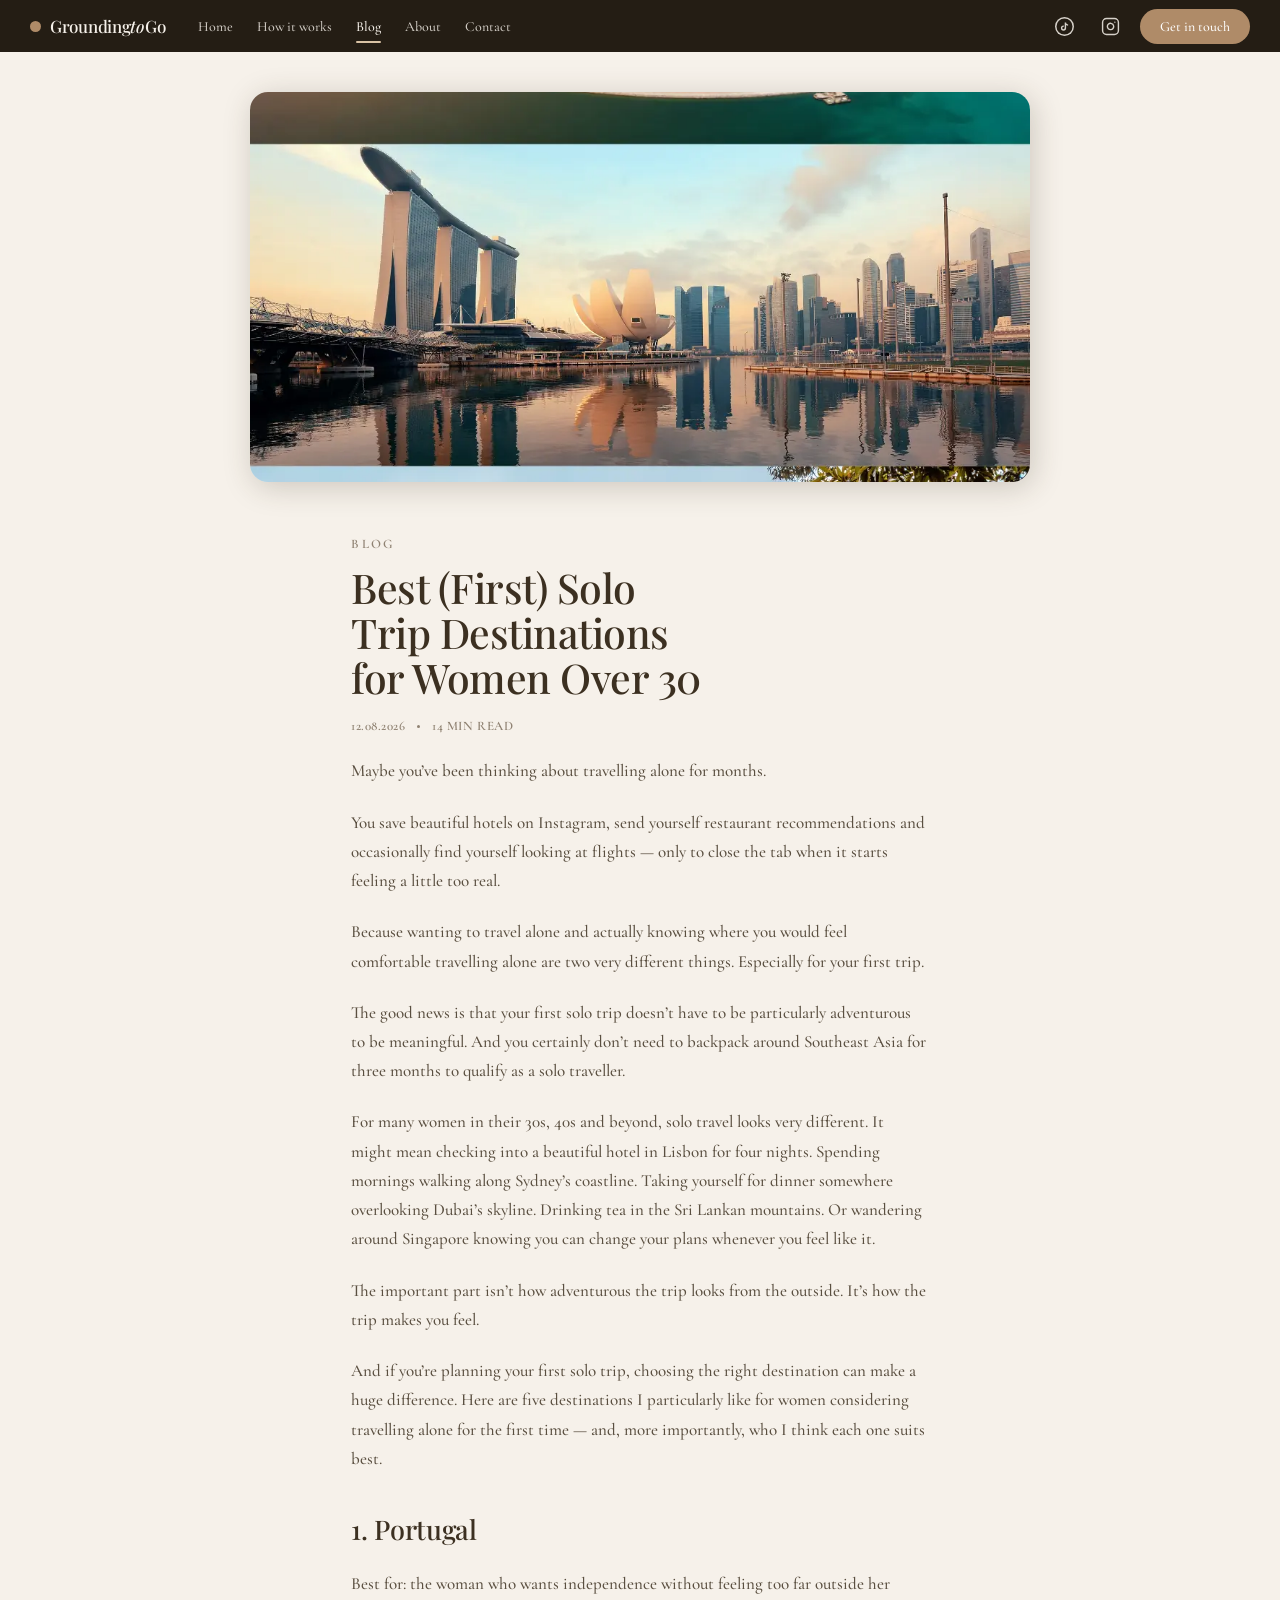
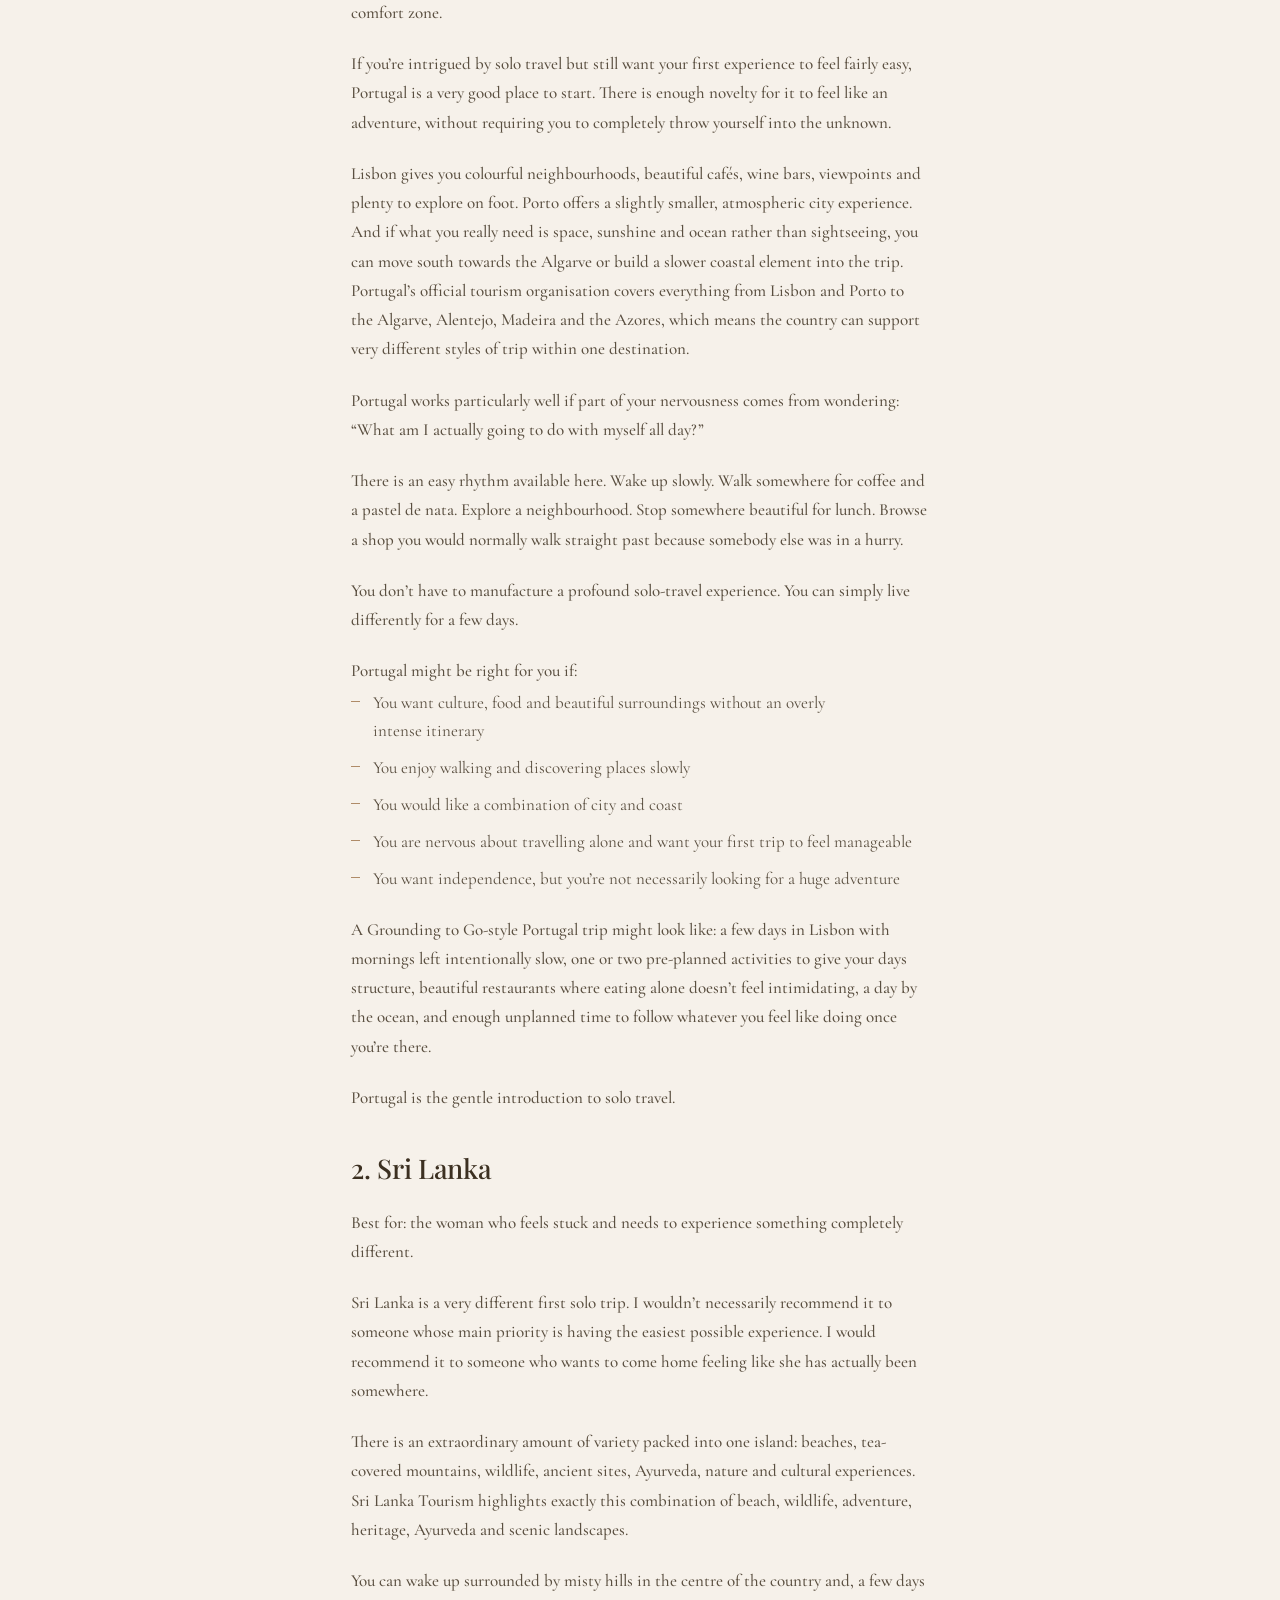
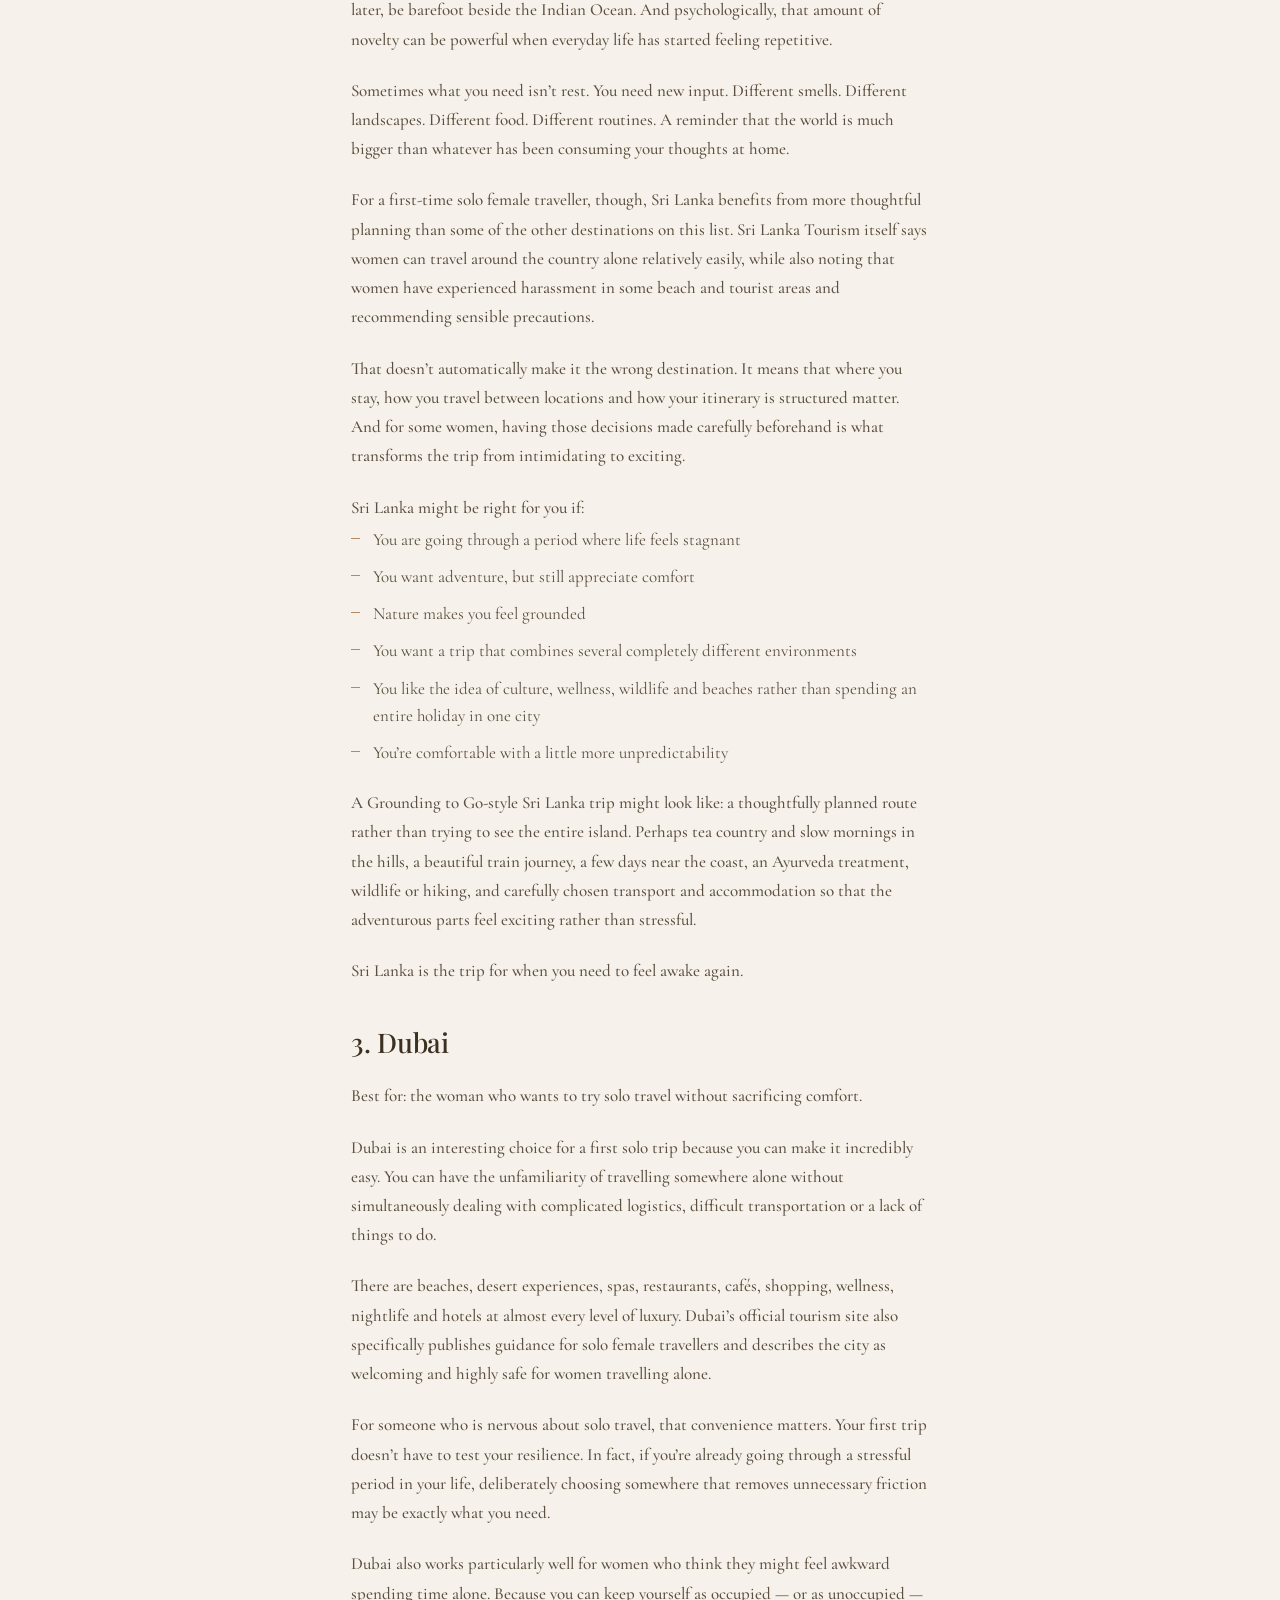
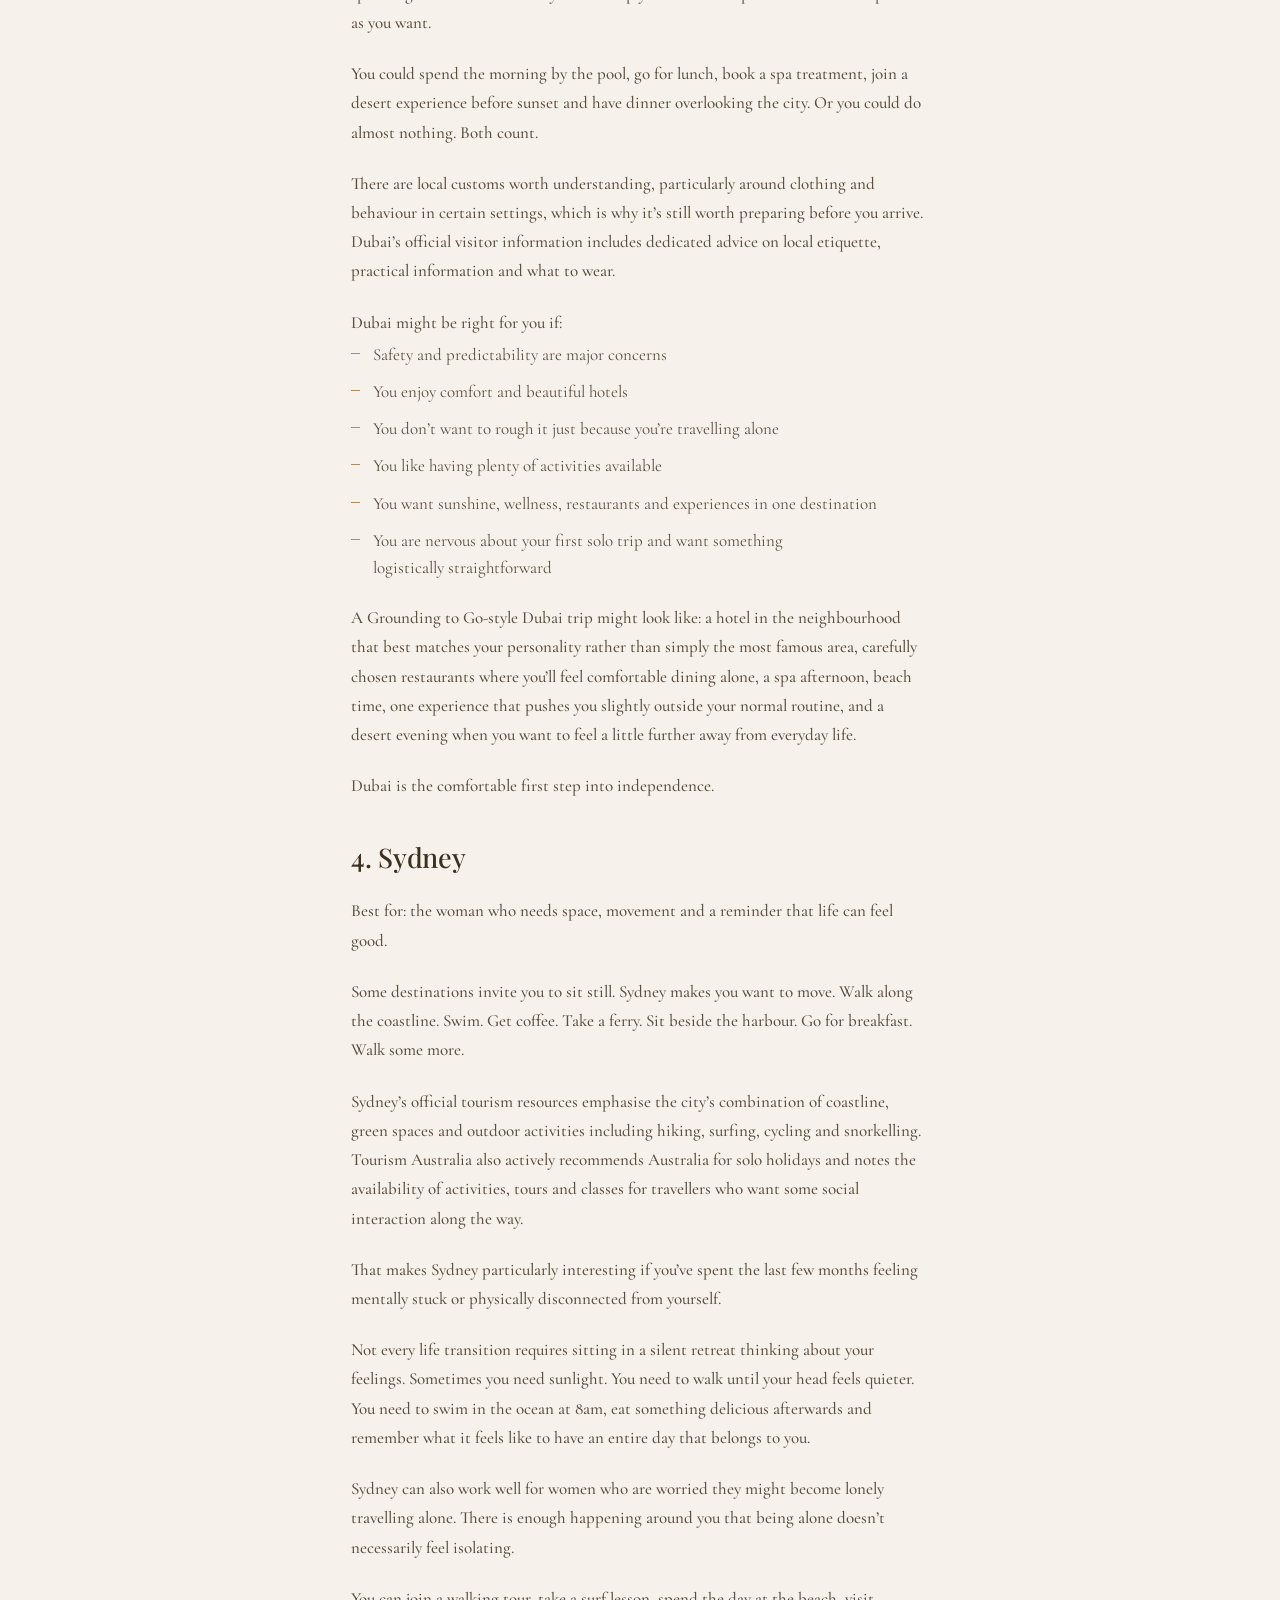
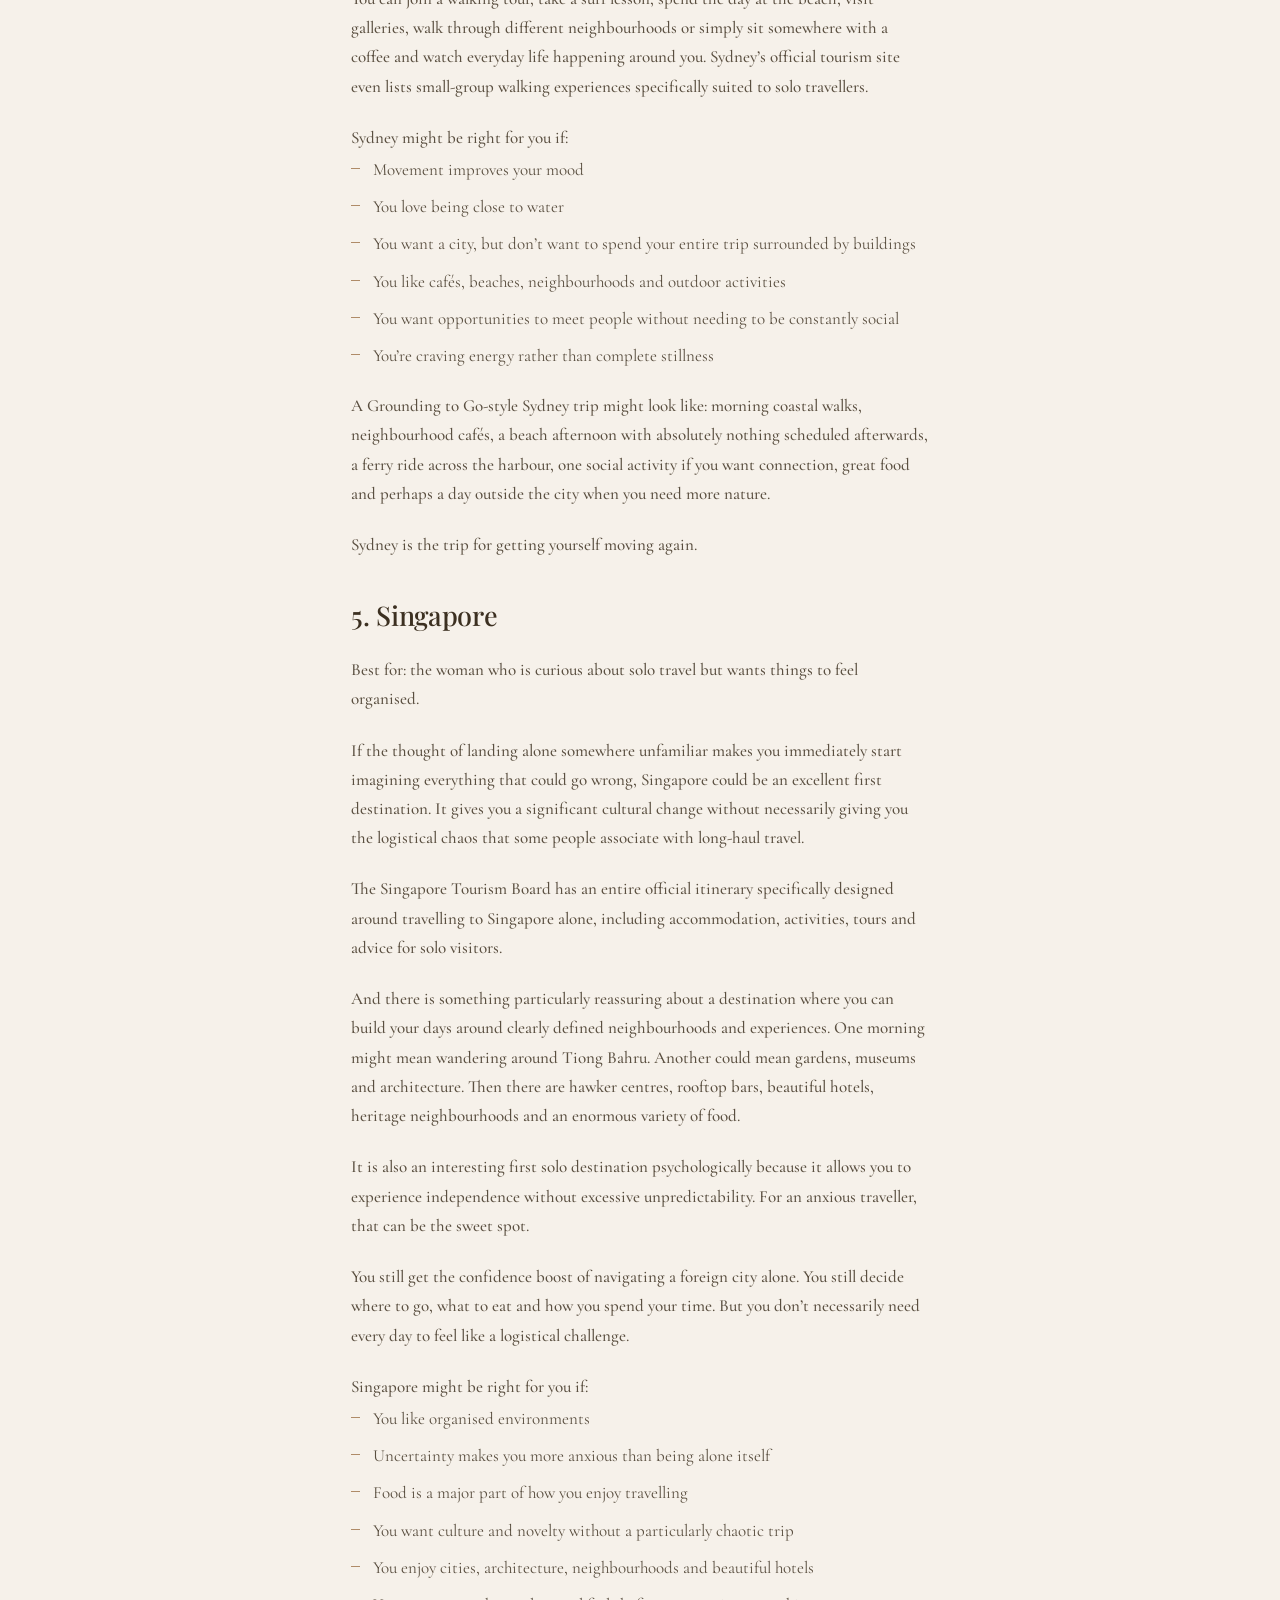
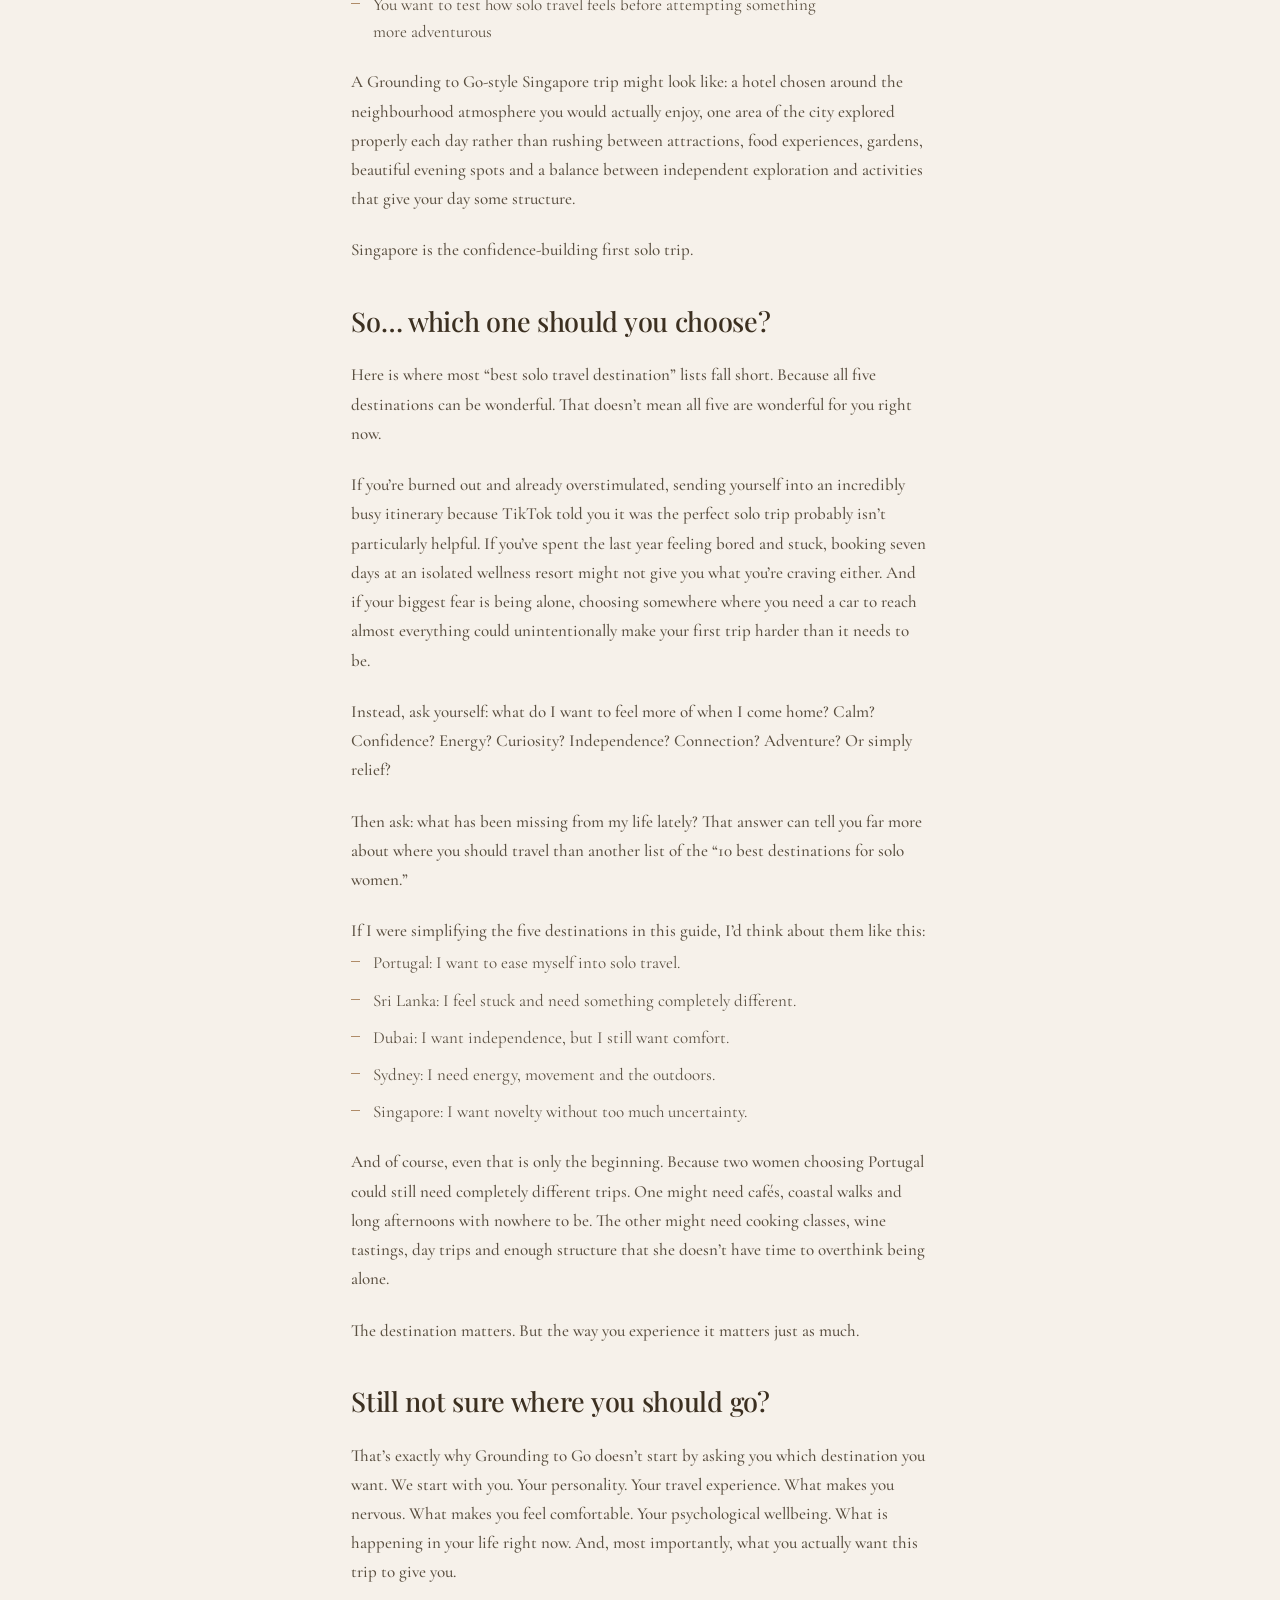
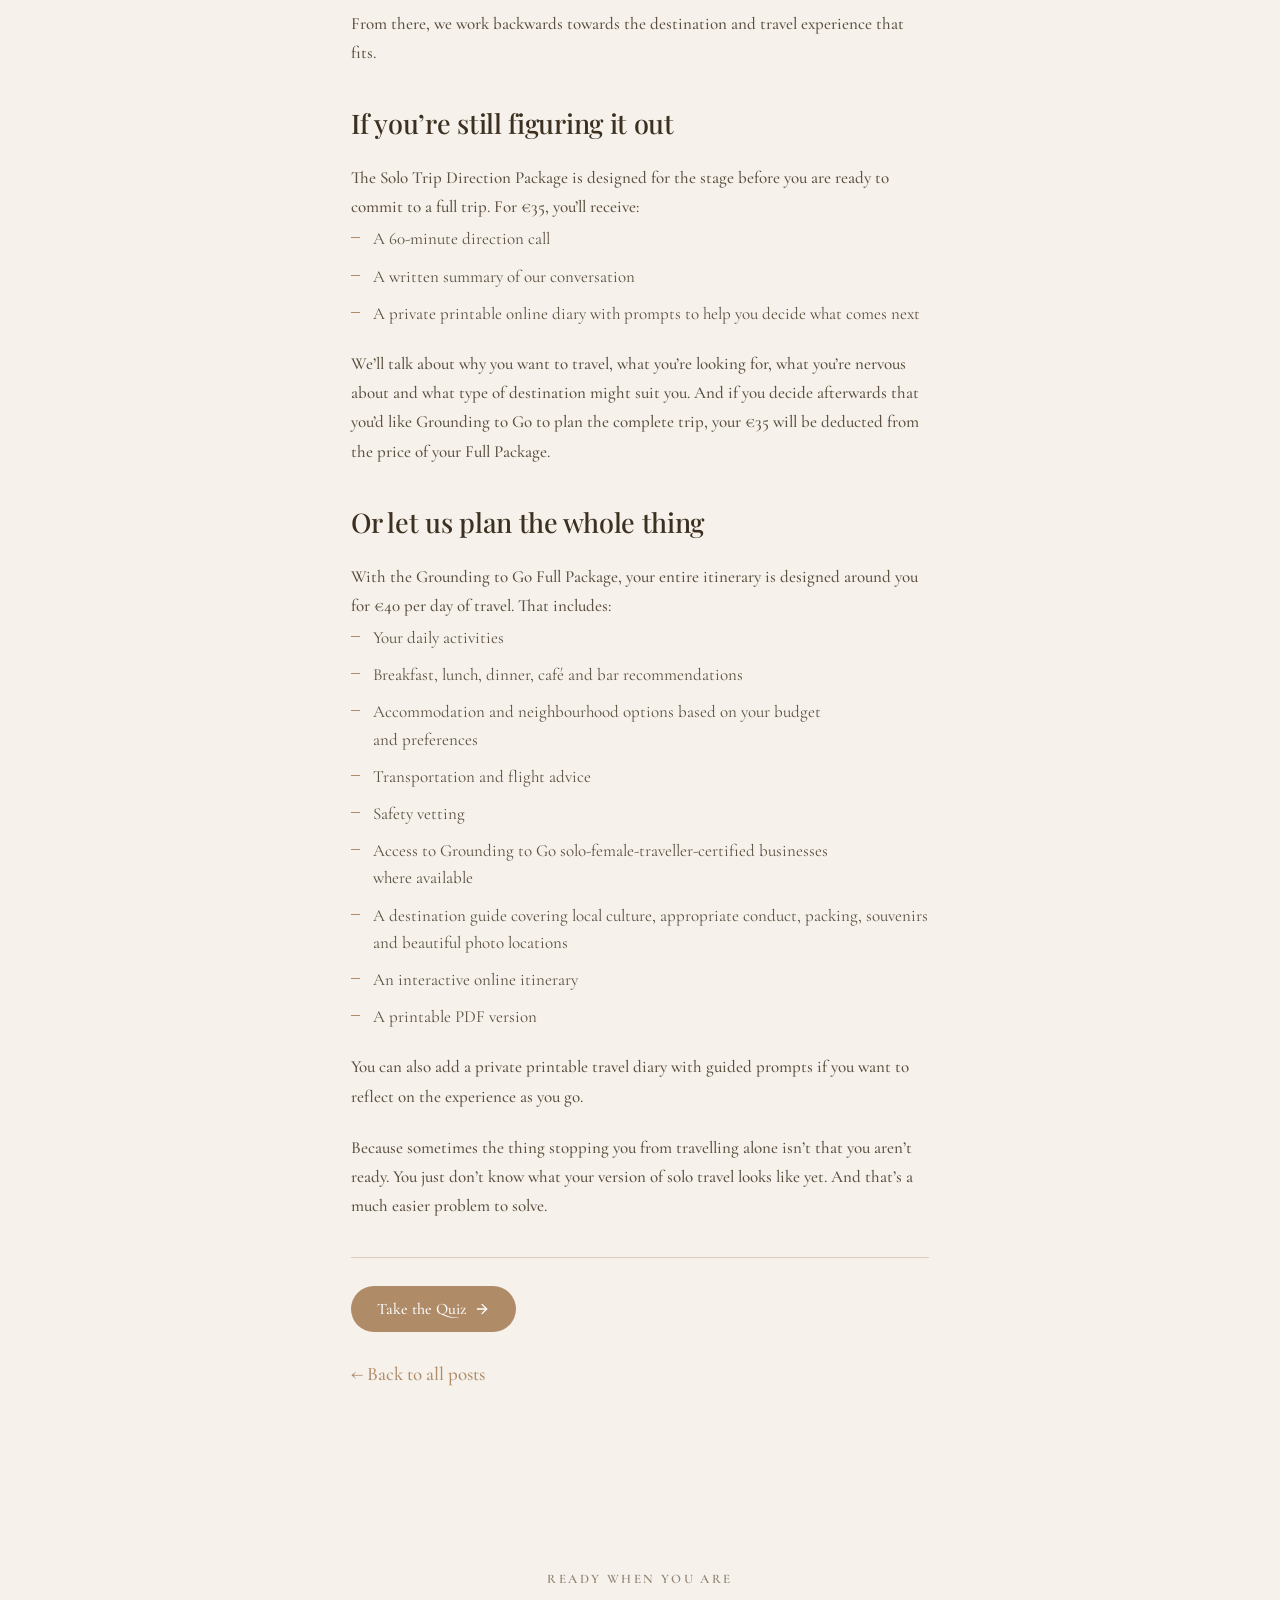
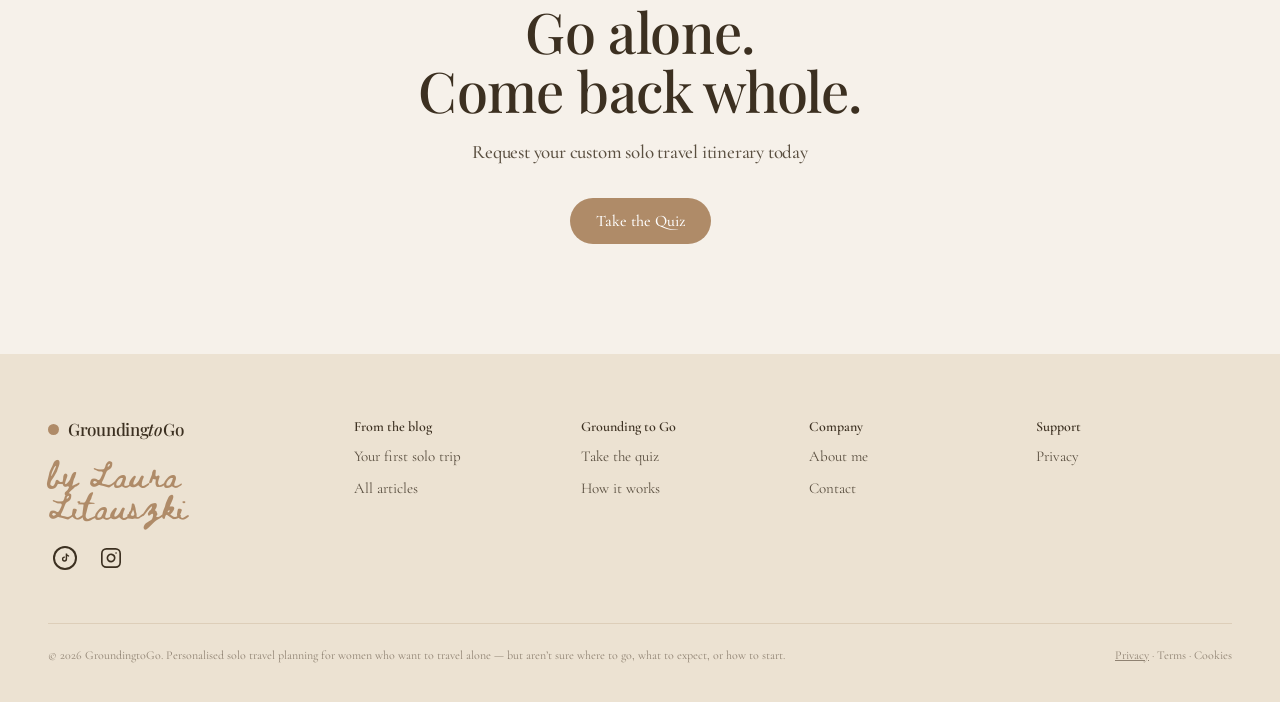
==== commit d4e9059d: "Add files via upload" ====
--- a/blog/first-solo-destinations/index.html
+++ b/blog/first-solo-destinations/index.html
@@ -3,21 +3,21 @@
 <head>
 <meta charset="utf-8">
 <meta name="viewport" content="width=device-width, initial-scale=1">
-<title>Best (First) Solo Trip Destinations for Women Over 30 — GroundingtoGo</title>
+<title>Best First Solo Trip Destinations for Women — Groundingtogo</title>
 <meta name="description" content="Five destinations I particularly like for women travelling alone for the first time — and, more importantly, who I think each one suits best.">
 <meta name="keywords" content="solo travel destinations, first solo trip, solo travel women over 30">
 <link rel="canonical" href="https://groundingtogo.com/blog/first-solo-destinations/">
 <link rel="icon" href="/assets/logo-mark.svg">
 <meta property="og:type" content="article">
-<meta property="og:title" content="Best (First) Solo Trip Destinations for Women Over 30">
+<meta property="og:title" content="Best First Solo Trip Destinations for Women">
 <meta property="og:description" content="Five destinations I particularly like for women travelling alone for the first time — and, more importantly, who I think each one suits best.">
 <meta property="og:url" content="https://groundingtogo.com/blog/first-solo-destinations/">
-<meta property="og:image" content="https://groundingtogo.com/assets/blog-first-solo-destinations.png">
+<meta property="og:image" content="https://groundingtogo.com/assets/blog-first-solo-destinations.webp">
 <meta property="og:site_name" content="GroundingtoGo">
 <meta name="twitter:card" content="summary_large_image">
-<meta name="twitter:title" content="Best (First) Solo Trip Destinations for Women Over 30">
+<meta name="twitter:title" content="Best First Solo Trip Destinations for Women">
 <meta name="twitter:description" content="Five destinations I particularly like for women travelling alone for the first time — and, more importantly, who I think each one suits best.">
-<meta name="twitter:image" content="https://groundingtogo.com/assets/blog-first-solo-destinations.png">
+<meta name="twitter:image" content="https://groundingtogo.com/assets/blog-first-solo-destinations.webp">
 <link rel="stylesheet" href="/css/colors_and_type.css">
 <link rel="stylesheet" href="/css/kit.css">
 <link rel="stylesheet" href="/css/app.css">
@@ -27,7 +27,7 @@
   "@type": "BlogPosting",
   "headline": "Best (First) Solo Trip Destinations for Women Over 30",
   "description": "Five destinations I particularly like for women travelling alone for the first time — and, more importantly, who I think each one suits best.",
-  "image": "https://groundingtogo.com/assets/blog-first-solo-destinations.png",
+  "image": "https://groundingtogo.com/assets/blog-first-solo-destinations.webp",
   "datePublished": "2026-08-12",
   "dateModified": "2026-08-12",
   "author": {
@@ -94,7 +94,7 @@
 
 <div style="padding-top: clamp(24px, 4vw, 40px)">
   <div class="gtg-reader-photo" style="max-width: 780px; margin: 0 auto; border-radius: var(--r-lg); overflow: hidden; box-shadow: var(--shadow-image);">
-    <img class="gtg-reader-img" src="/assets/blog-first-solo-destinations.png" alt="Best (First) Solo Trip Destinations for Women Over 30">
+    <img class="gtg-reader-img" src="/assets/blog-first-solo-destinations.webp" alt="Best (First) Solo Trip Destinations for Women Over 30">
   </div>
   <article class="gtg-reader-body">
     <span class="gtg-eyebrow">Blog</span>
--- a/css/app.css
+++ b/css/app.css
@@ -96,14 +96,13 @@
 .hx-frame--sky { min-height: 100vh; }
 /* Photo variant — centered white wordmark, no cream fade */
 .hx-frame--sky { min-height: 100vh; }
-/* On tall/narrow phone screens, a full 100vh frame is so much taller than the
-   16:9 video that containing it would leave huge empty bars above and below.
-   Shrink the frame itself to a closer, still-taller-than-video ratio instead,
-   so the whole clip shows with only a small letterbox, and pin the CTA to the
-   bottom-left, clear of the headline above and the photo's subject on the right. */
+/* This used to shrink the frame to a fixed 4:3 box to match a fixed 16:9
+   video clip on tall phone screens. The hero is now a full-bleed cover photo
+   (no fixed aspect ratio to protect) carrying a real headline/subhead/CTA
+   stack, which needs the full-height frame from .hx-frame to have room —
+   so on mobile it keeps the same 100svh height as desktop instead of
+   shrinking. */
 @media (max-width: 700px), (max-aspect-ratio: 3/4) {
-  .hx-frame--sky { min-height: 0; aspect-ratio: 4 / 3; }
-  .hx-inner--sky { justify-content: flex-end; }
   .hx-bottom--sky { position: absolute; left: clamp(16px, 4vw, 28px); right: auto; bottom: clamp(12px, 3vw, 20px); margin-top: 0; padding-bottom: 0; justify-content: flex-start; }
   .hx-bottom--sky .hx-bottom-btn { align-self: auto; }
 }
